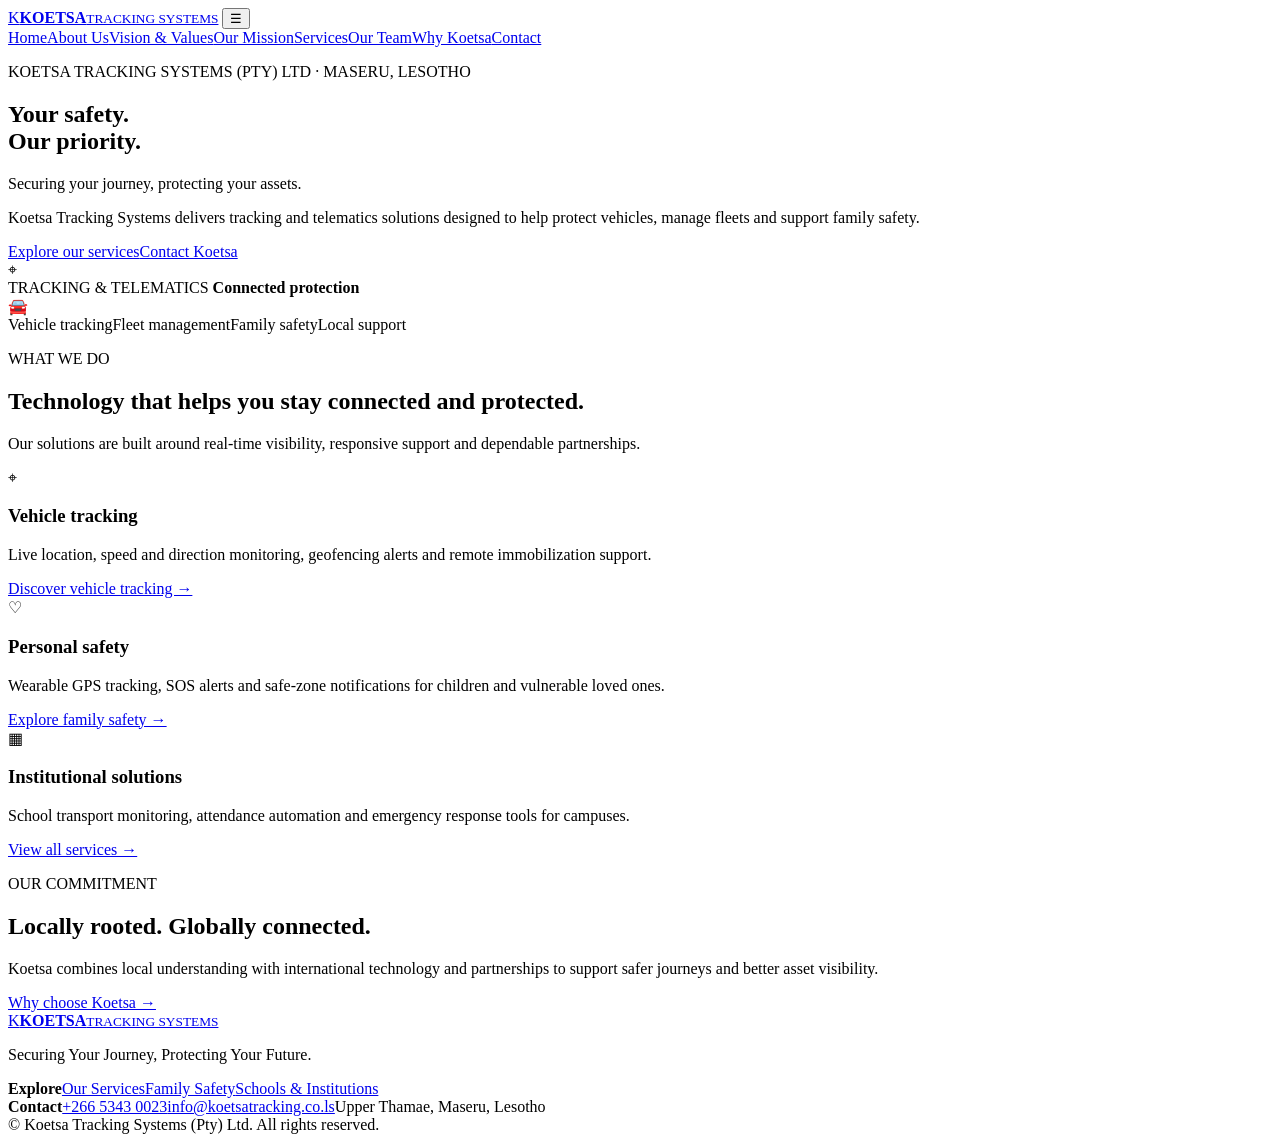
==== index.html @ 77302ae7 "Add files via upload" ====
<!doctype html>
<html lang="en">
<head>
<meta charset="utf-8"><meta name="viewport" content="width=device-width, initial-scale=1">
<meta name="description" content="Koetsa Tracking Systems (Pty) Ltd — vehicle tracking, fleet management and personal safety tracking in Lesotho.">
<title>Home | Koetsa Tracking Systems</title>
<link rel="stylesheet" href="assets/css/style.css">
</head>
<body>
<header class="site-header"><a class="brand" href="index.html"><span class="brand-symbol">K</span><span><strong>KOETSA</strong><small>TRACKING SYSTEMS</small></span></a>
<button class="menu-toggle" aria-label="Toggle navigation" aria-expanded="false">☰</button>
<nav class="main-nav"><a class="active" href="index.html">Home</a><a class="" href="about.html">About Us</a><a class="" href="vision-values.html">Vision & Values</a><a class="" href="mission.html">Our Mission</a><a class="" href="services.html">Services</a><a class="" href="team.html">Our Team</a><a class="" href="why-koetsa.html">Why Koetsa</a><a class="" href="contact.html">Contact</a></nav></header>
<main>
<section class="hero">
  <div class="hero-copy">
    <p class="eyebrow">KOETSA TRACKING SYSTEMS (PTY) LTD · MASERU, LESOTHO</p>
    <h1>Your safety.<br><span>Our priority.</span></h1>
    <p class="lead">Securing your journey, protecting your assets.</p>
    <p>Koetsa Tracking Systems delivers tracking and telematics solutions designed to help protect vehicles, manage fleets and support family safety.</p>
    <div class="actions"><a class="btn primary" href="services.html">Explore our services</a><a class="btn outline" href="contact.html">Contact Koetsa</a></div>
  </div>
  <div class="hero-visual" aria-label="Illustration of vehicle tracking technology">
    <div class="orbit orbit-one"></div><div class="orbit orbit-two"></div>
    <div class="map-grid"></div><div class="pin">⌖</div>
    <div class="signal-card"><span class="signal-dot"></span> TRACKING &amp; TELEMATICS <strong>Connected protection</strong></div>
    <div class="hero-car">🚘</div>
  </div>
</section>
<section class="trust-strip"><span>Vehicle tracking</span><span>Fleet management</span><span>Family safety</span><span>Local support</span></section>
<section class="section">
  <div class="section-heading"><p class="eyebrow">WHAT WE DO</p><h2>Technology that helps you stay connected and protected.</h2><p>Our solutions are built around real-time visibility, responsive support and dependable partnerships.</p></div>
  <div class="card-grid three">
    <article class="feature-card"><div class="icon">⌖</div><h3>Vehicle tracking</h3><p>Live location, speed and direction monitoring, geofencing alerts and remote immobilization support.</p><a href="vehicle-fleet.html">Discover vehicle tracking →</a></article>
    <article class="feature-card"><div class="icon">♡</div><h3>Personal safety</h3><p>Wearable GPS tracking, SOS alerts and safe-zone notifications for children and vulnerable loved ones.</p><a href="family-safety.html">Explore family safety →</a></article>
    <article class="feature-card"><div class="icon">▦</div><h3>Institutional solutions</h3><p>School transport monitoring, attendance automation and emergency response tools for campuses.</p><a href="services.html">View all services →</a></article>
  </div>
</section>
<section class="statement"><p class="eyebrow">OUR COMMITMENT</p><h2>Locally rooted. Globally connected.</h2><p>Koetsa combines local understanding with international technology and partnerships to support safer journeys and better asset visibility.</p><a class="text-link" href="why-koetsa.html">Why choose Koetsa →</a></section>
</main>
<footer class="site-footer"><div><a class="brand footer-brand" href="index.html"><span class="brand-symbol">K</span><span><strong>KOETSA</strong><small>TRACKING SYSTEMS</small></span></a><p>Securing Your Journey, Protecting Your Future.</p></div><div><b>Explore</b><a href="services.html">Our Services</a><a href="family-safety.html">Family Safety</a><a href="schools.html">Schools &amp; Institutions</a></div><div><b>Contact</b><a href="tel:+26653430023">+266 5343 0023</a><a href="mailto:info@koetsatracking.co.ls">info@koetsatracking.co.ls</a><span>Upper Thamae, Maseru, Lesotho</span></div><div class="copyright">© <span id="year"></span> Koetsa Tracking Systems (Pty) Ltd. All rights reserved.</div></footer>
<script src="assets/js/main.js"></script>
</body></html>
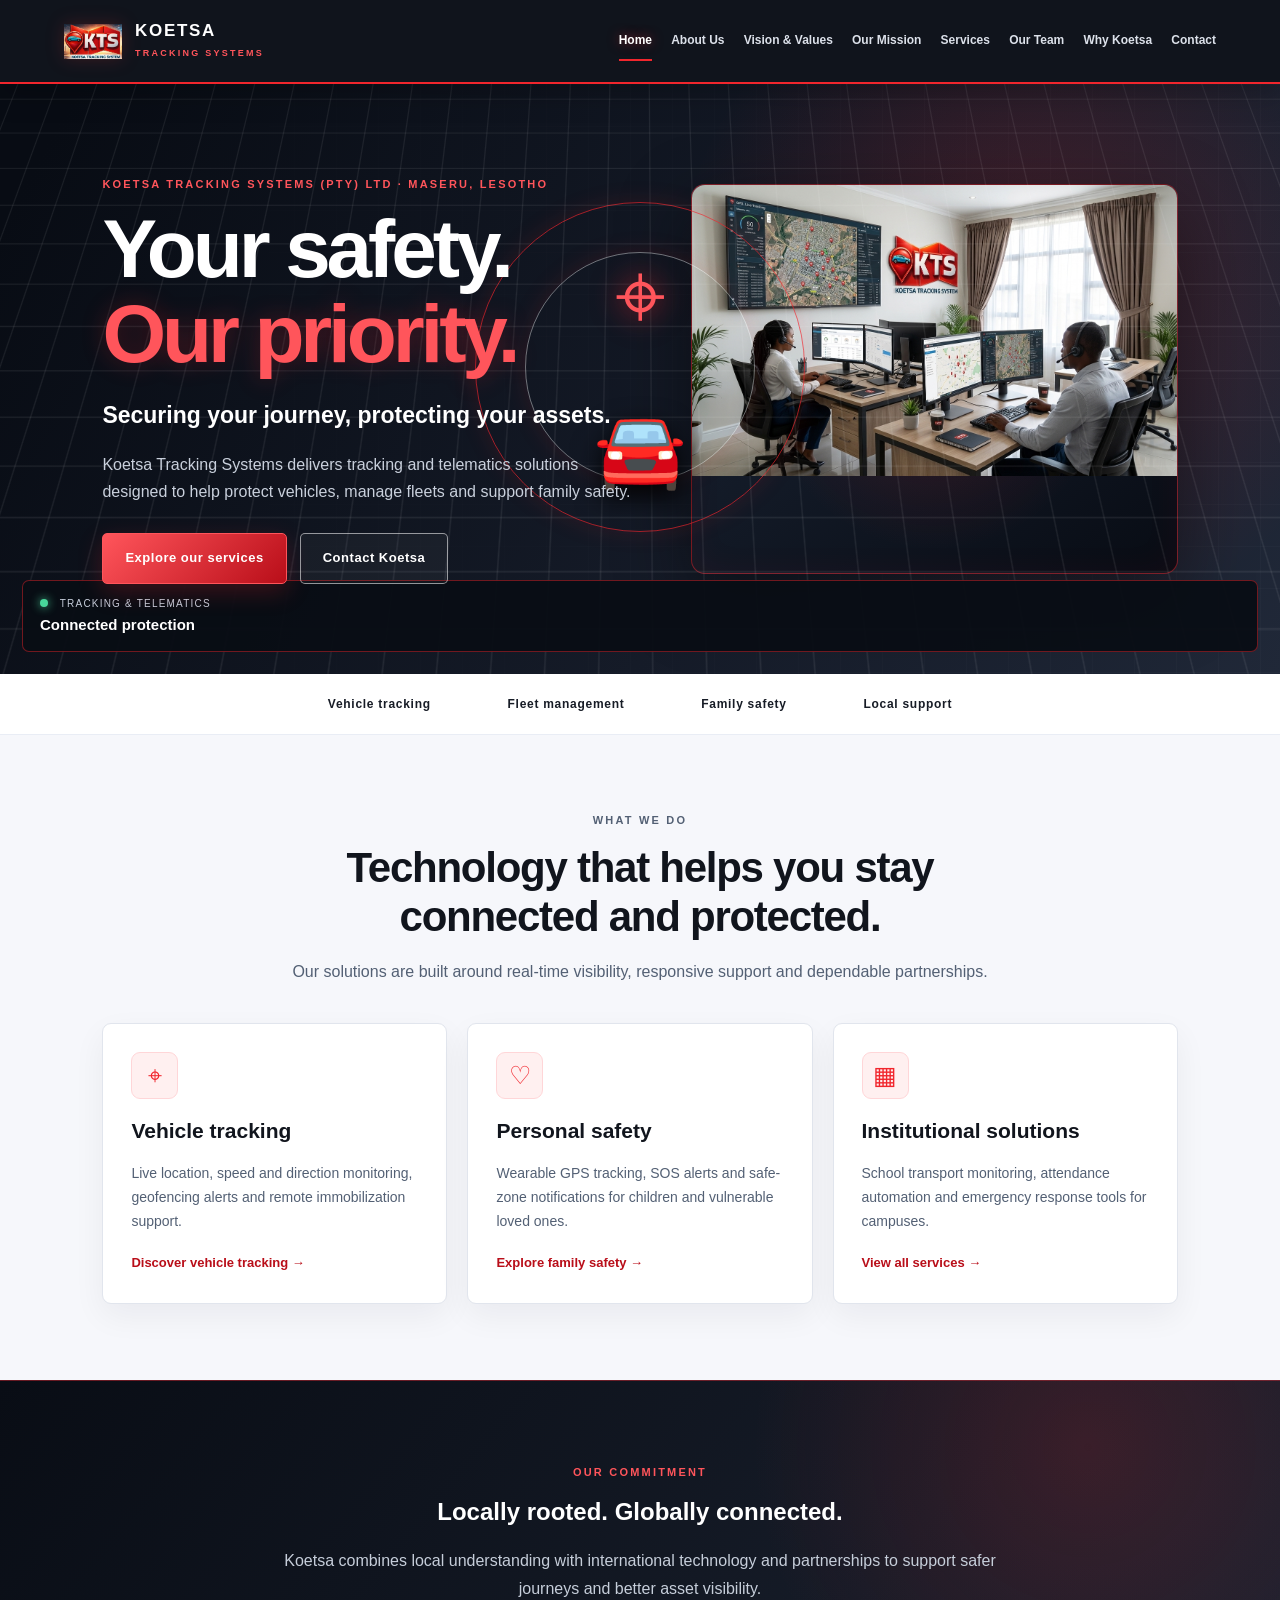
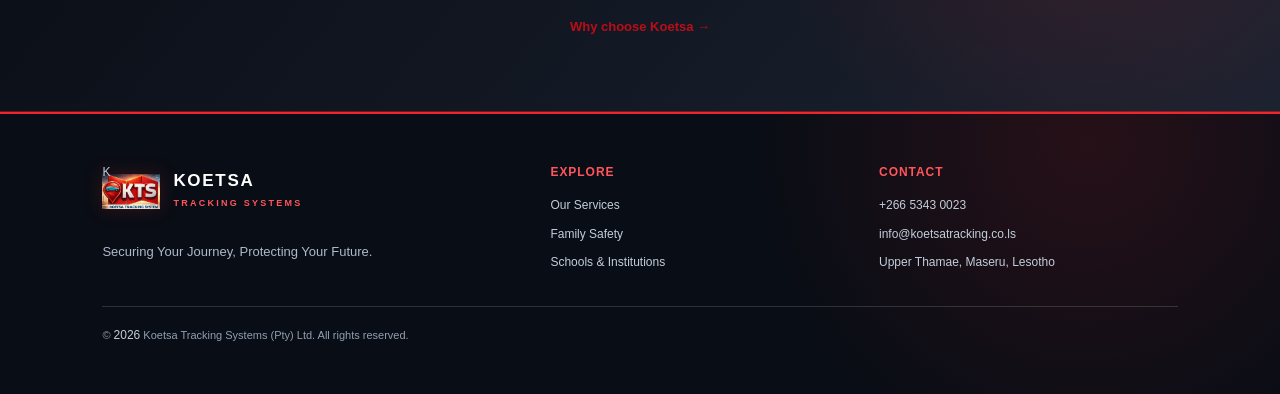
==== commit 4eb43c5e: "Update index.html" ====
--- a/index.html
+++ b/index.html
@@ -19,7 +19,13 @@
     <p>Koetsa Tracking Systems delivers tracking and telematics solutions designed to help protect vehicles, manage fleets and support family safety.</p>
     <div class="actions"><a class="btn primary" href="services.html">Explore our services</a><a class="btn outline" href="contact.html">Contact Koetsa</a></div>
   </div>
-  <div class="hero-visual" aria-label="Illustration of vehicle tracking technology">
+ <div class="hero-visual">
+  <img
+    class="hero-image"
+    src="assets/koetsa%20front%20page.jpg"
+    alt="Koetsa Tracking Systems — vehicle tracking and security technology"
+  >
+</div>
     <div class="orbit orbit-one"></div><div class="orbit orbit-two"></div>
     <div class="map-grid"></div><div class="pin">⌖</div>
     <div class="signal-card"><span class="signal-dot"></span> TRACKING &amp; TELEMATICS <strong>Connected protection</strong></div>
@@ -39,4 +45,4 @@
 </main>
 <footer class="site-footer"><div><a class="brand footer-brand" href="index.html"><span class="brand-symbol">K</span><span><strong>KOETSA</strong><small>TRACKING SYSTEMS</small></span></a><p>Securing Your Journey, Protecting Your Future.</p></div><div><b>Explore</b><a href="services.html">Our Services</a><a href="family-safety.html">Family Safety</a><a href="schools.html">Schools &amp; Institutions</a></div><div><b>Contact</b><a href="tel:+26653430023">+266 5343 0023</a><a href="mailto:info@koetsatracking.co.ls">info@koetsatracking.co.ls</a><span>Upper Thamae, Maseru, Lesotho</span></div><div class="copyright">© <span id="year"></span> Koetsa Tracking Systems (Pty) Ltd. All rights reserved.</div></footer>
 <script src="assets/js/main.js"></script>
-</body></html>+</body></html>
--- a/assets/css/style.css
+++ b/assets/css/style.css
@@ -0,0 +1,1007 @@
+
+:root {
+  --red: #f1262d;
+  --red-dark: #b90e19;
+  --red-light: #ff555b;
+  --white: #ffffff;
+  --diamond: #f6f7fb;
+  --diamond-blue: #e9edf5;
+  --ink: #11151d;
+  --graphite: #171c26;
+  --dark: #090d15;
+  --dark-blue: #101827;
+  --muted: #687386;
+  --line: #e1e5ed;
+  --glow: 0 0 25px rgba(241, 38, 45, .24);
+}
+
+* {
+  box-sizing: border-box;
+}
+
+html {
+  scroll-behavior: smooth;
+}
+
+body {
+  margin: 0;
+  font-family: Inter, "Segoe UI", Arial, sans-serif;
+  color: var(--ink);
+  background: var(--diamond);
+  line-height: 1.7;
+}
+
+a {
+  color: inherit;
+  text-decoration: none;
+}
+
+button,
+a {
+  -webkit-tap-highlight-color: transparent;
+}
+
+/* HEADER AND NAVIGATION */
+
+.site-header {
+  min-height: 82px;
+  padding: 12px clamp(18px, 5vw, 75px);
+  display: flex;
+  align-items: center;
+  justify-content: space-between;
+  gap: 24px;
+  background: rgba(9, 13, 21, .97);
+  color: var(--white);
+  position: sticky;
+  top: 0;
+  z-index: 100;
+  border-bottom: 2px solid var(--red);
+  box-shadow: 0 8px 30px rgba(0, 0, 0, .25);
+  backdrop-filter: blur(14px);
+}
+
+.brand {
+  display: flex;
+  align-items: center;
+  gap: 13px;
+  letter-spacing: .07em;
+  min-width: 0;
+}
+
+.brand-symbol {
+  width: 58px;
+  height: 58px;
+  flex: 0 0 58px;
+  display: block;
+  font-size: 0;
+  color: transparent;
+  border: 0;
+  border-radius: 8px;
+  background-color: transparent;
+  background-image: url("../koetsa logo.jpg");
+  background-position: center;
+  background-repeat: no-repeat;
+  background-size: contain;
+  filter: drop-shadow(0 0 9px rgba(241, 38, 45, .18));
+}
+
+.brand strong {
+  display: block;
+  color: var(--white);
+  font-size: 17px;
+  line-height: 1.15;
+  letter-spacing: .1em;
+}
+
+.brand small {
+  display: block;
+  margin-top: 5px;
+  color: var(--red-light);
+  font-size: 9px;
+  letter-spacing: .25em;
+  font-weight: 800;
+}
+
+.main-nav {
+  display: flex;
+  align-items: center;
+  gap: clamp(10px, 1.5vw, 23px);
+  flex-wrap: wrap;
+}
+
+.main-nav a {
+  font-size: 12px;
+  font-weight: 700;
+  color: #dce1ea;
+  padding: 9px 0;
+  border-bottom: 2px solid transparent;
+  transition: .25s ease;
+}
+
+.main-nav a:hover,
+.main-nav a.active {
+  color: var(--white);
+  border-color: var(--red);
+  text-shadow: 0 0 12px rgba(241, 38, 45, .55);
+}
+
+.menu-toggle {
+  display: none;
+  background: var(--red);
+  border: 1px solid var(--red-light);
+  color: var(--white);
+  border-radius: 6px;
+  padding: 7px 13px;
+  font-size: 20px;
+  cursor: pointer;
+}
+
+/* HOMEPAGE HERO */
+
+.hero {
+  min-height: 590px;
+  padding: 80px clamp(20px, 8vw, 120px);
+  display: grid;
+  grid-template-columns: 1.05fr .95fr;
+  gap: 50px;
+  align-items: center;
+  color: var(--white);
+  background:
+    radial-gradient(circle at 80% 35%, rgba(241, 38, 45, .22), transparent 32%),
+    linear-gradient(120deg, #080c14 5%, #151b28 60%, #202838);
+  position: relative;
+  overflow: hidden;
+}
+
+.hero::before,
+.page-hero::before {
+  content: "";
+  position: absolute;
+  inset: 0;
+  pointer-events: none;
+  opacity: .16;
+  background-image:
+    linear-gradient(rgba(255,255,255,.12) 1px, transparent 1px),
+    linear-gradient(90deg, rgba(255,255,255,.12) 1px, transparent 1px);
+  background-size: 42px 42px;
+  mask-image: linear-gradient(to right, transparent, black);
+}
+
+.hero-copy {
+  max-width: 650px;
+  position: relative;
+  z-index: 1;
+}
+
+.eyebrow {
+  font-size: 11px;
+  font-weight: 900;
+  letter-spacing: .2em;
+  color: var(--red);
+  margin: 0 0 14px;
+  text-transform: uppercase;
+}
+
+.hero .eyebrow,
+.page-hero .eyebrow {
+  color: var(--red-light);
+}
+
+.hero h1 {
+  font-size: clamp(46px, 6.4vw, 82px);
+  line-height: 1.03;
+  letter-spacing: -.05em;
+  margin: 0 0 20px;
+}
+
+.hero h1 span {
+  color: var(--red-light);
+  text-shadow: 0 0 24px rgba(241, 38, 45, .28);
+}
+
+.lead {
+  font-size: 23px;
+  font-weight: 750;
+  margin: 0 0 12px;
+  color: var(--white);
+}
+
+.hero-copy > p:not(.eyebrow):not(.lead) {
+  color: #c9d0dc;
+  max-width: 550px;
+}
+
+.actions {
+  display: flex;
+  gap: 13px;
+  flex-wrap: wrap;
+  margin-top: 28px;
+}
+
+/* BUTTONS */
+
+.btn {
+  display: inline-flex;
+  align-items: center;
+  justify-content: center;
+  padding: 13px 22px;
+  border-radius: 5px;
+  font-weight: 850;
+  font-size: 13px;
+  letter-spacing: .04em;
+  transition: .25s ease;
+  cursor: pointer;
+}
+
+.btn.primary {
+  background: linear-gradient(135deg, var(--red-light), var(--red-dark));
+  color: var(--white);
+  border: 1px solid var(--red-light);
+  box-shadow: 0 8px 25px rgba(241, 38, 45, .22);
+}
+
+.btn.primary:hover {
+  background: var(--red);
+  transform: translateY(-3px);
+  box-shadow: var(--glow);
+}
+
+.btn.outline {
+  border: 1px solid rgba(255,255,255,.55);
+  color: var(--white);
+  background: rgba(255,255,255,.04);
+}
+
+.btn.outline:hover {
+  border-color: var(--red-light);
+  color: var(--red-light);
+  background: rgba(241,38,45,.08);
+  transform: translateY(-3px);
+}
+
+/* DIGITAL TRACKING VISUAL */
+
+.hero-visual {
+  height: 390px;
+  position: relative;
+  overflow: hidden;
+  border: 1px solid rgba(241,38,45,.48);
+  border-radius: 14px;
+  background:
+    radial-gradient(circle at center, rgba(241,38,45,.18), transparent 55%),
+    linear-gradient(145deg, #1c2637, #080c14);
+  box-shadow: 0 25px 75px rgba(0,0,0,.45), inset 0 0 35px rgba(241,38,45,.06);
+}
+
+.map-grid {
+  position: absolute;
+  inset: 0;
+  background-image:
+    linear-gradient(rgba(255,255,255,.075) 1px, transparent 1px),
+    linear-gradient(90deg, rgba(255,255,255,.075) 1px, transparent 1px);
+  background-size: 36px 36px;
+  transform: perspective(400px) rotateX(12deg) scale(1.3);
+}
+
+.orbit {
+  position: absolute;
+  border: 1px solid rgba(241,38,45,.65);
+  border-radius: 50%;
+  width: 330px;
+  height: 330px;
+  left: 50%;
+  top: 48%;
+  transform: translate(-50%,-50%);
+  box-shadow: 0 0 24px rgba(241,38,45,.12);
+}
+
+.orbit-two {
+  width: 230px;
+  height: 230px;
+  border-color: rgba(255,255,255,.4);
+}
+
+.pin {
+  position: absolute;
+  left: 50%;
+  top: 36%;
+  transform: translate(-50%,-50%);
+  font-size: 90px;
+  color: var(--red-light);
+  text-shadow: 0 0 30px rgba(241,38,45,.7);
+}
+
+.hero-car {
+  position: absolute;
+  left: 50%;
+  top: 62%;
+  transform: translate(-50%,-50%);
+  font-size: 74px;
+  filter: drop-shadow(0 10px 14px #000);
+}
+
+.signal-card {
+  position: absolute;
+  bottom: 22px;
+  left: 22px;
+  right: 22px;
+  padding: 14px 17px;
+  background: rgba(9,13,21,.94);
+  border: 1px solid rgba(241,38,45,.45);
+  border-radius: 7px;
+  font-size: 10px;
+  letter-spacing: .12em;
+  color: #c6cedb;
+}
+
+.signal-card strong {
+  display: block;
+  font-size: 15px;
+  letter-spacing: 0;
+  color: var(--white);
+}
+
+.signal-dot {
+  display: inline-block;
+  width: 8px;
+  height: 8px;
+  background: #48d69a;
+  border-radius: 50%;
+  margin-right: 8px;
+  box-shadow: 0 0 10px #48d69a;
+}
+
+/* TRUST STRIP */
+
+.trust-strip {
+  display: flex;
+  justify-content: center;
+  gap: clamp(20px, 6vw, 90px);
+  flex-wrap: wrap;
+  padding: 20px;
+  background: var(--white);
+  color: var(--graphite);
+  border-bottom: 1px solid var(--diamond-blue);
+  font-size: 12px;
+  font-weight: 900;
+  letter-spacing: .06em;
+}
+
+/* GENERAL SECTIONS */
+
+.section {
+  padding: 76px clamp(20px, 8vw, 120px);
+  max-width: 1440px;
+  margin: auto;
+  background: transparent;
+}
+
+.section-heading {
+  max-width: 720px;
+  margin: 0 auto 38px;
+  text-align: center;
+}
+
+.section h2,
+.section-heading h2 {
+  font-size: clamp(28px, 3.5vw, 42px);
+  line-height: 1.16;
+  letter-spacing: -.03em;
+  margin: 0 0 16px;
+  color: var(--ink);
+}
+
+.section p {
+  color: #536074;
+}
+
+/* CARDS */
+
+.card-grid {
+  display: grid;
+  gap: 20px;
+}
+
+.card-grid.three {
+  grid-template-columns: repeat(3, 1fr);
+}
+
+.card-grid.two {
+  grid-template-columns: repeat(2, 1fr);
+}
+
+.feature-card,
+.service-card,
+.mission-card {
+  padding: 28px;
+  border: 1px solid #e1e5ed;
+  border-radius: 9px;
+  background: var(--white);
+  box-shadow: 0 12px 32px rgba(15,23,42,.055);
+  transition: .25s ease;
+}
+
+.feature-card:hover,
+.service-card:hover {
+  transform: translateY(-5px);
+  border-color: rgba(241,38,45,.55);
+  box-shadow: 0 18px 40px rgba(15,23,42,.1), 0 0 20px rgba(241,38,45,.06);
+}
+
+.feature-card h3,
+.feature-card h2 {
+  margin: 14px 0 8px;
+  font-size: 21px;
+}
+
+.feature-card p,
+.service-card p,
+.mission-card p {
+  font-size: 14px;
+}
+
+.feature-card a,
+.service-card a,
+.text-link {
+  color: var(--red-dark);
+  font-weight: 850;
+  font-size: 13px;
+}
+
+.feature-card a:hover,
+.service-card a:hover,
+.text-link:hover {
+  color: var(--red);
+  text-decoration: underline;
+}
+
+.icon {
+  width: 47px;
+  height: 47px;
+  border-radius: 9px;
+  background: #fff0f0;
+  color: var(--red);
+  border: 1px solid #ffd6d8;
+  display: grid;
+  place-items: center;
+  font-size: 25px;
+}
+
+/* DARK STATEMENT SECTION */
+
+.statement {
+  background:
+    radial-gradient(circle at 85% 20%, rgba(241,38,45,.16), transparent 30%),
+    linear-gradient(130deg, #090d15, #1b2230);
+  color: var(--white);
+  max-width: none;
+  text-align: center;
+  padding-top: 72px;
+  padding-bottom: 72px;
+  border-top: 1px solid rgba(241,38,45,.4);
+  border-bottom: 1px solid rgba(241,38,45,.4);
+}
+
+.statement h2 {
+  max-width: 850px;
+  margin: 0 auto 15px;
+  color: var(--white);
+}
+
+.statement p {
+  color: #c6ceda;
+  max-width: 720px;
+  margin: 10px auto;
+}
+
+.statement .eyebrow {
+  color: var(--red-light);
+}
+
+/* INNER PAGE HERO */
+
+.page-hero {
+  padding: 76px clamp(20px, 8vw, 120px);
+  background:
+    radial-gradient(circle at 80% 20%, rgba(241,38,45,.2), transparent 32%),
+    linear-gradient(115deg, #090d15, #202838);
+  color: var(--white);
+  position: relative;
+  overflow: hidden;
+}
+
+.page-hero > * {
+  position: relative;
+  z-index: 1;
+}
+
+.page-hero h1 {
+  font-size: clamp(40px, 5vw, 64px);
+  line-height: 1.05;
+  letter-spacing: -.04em;
+  margin: 0 0 14px;
+  color: var(--white);
+}
+
+.page-hero p:last-child {
+  color: #d2d9e4;
+  max-width: 740px;
+  font-size: 17px;
+}
+
+/* TWO-COLUMN CONTENT */
+
+.split {
+  display: grid;
+  grid-template-columns: 1.3fr .7fr;
+  gap: 50px;
+  align-items: center;
+}
+
+.dark-panel {
+  background:
+    radial-gradient(circle at 90% 15%, rgba(241,38,45,.17), transparent 38%),
+    linear-gradient(145deg, #111a29, #222d40);
+  color: var(--white);
+  padding: 38px;
+  border-radius: 10px;
+  min-height: 250px;
+  display: flex;
+  flex-direction: column;
+  justify-content: center;
+  border: 1px solid rgba(241,38,45,.4);
+  box-shadow: 0 15px 40px rgba(0,0,0,.13);
+}
+
+.dark-panel p {
+  color: #c5cedb;
+}
+
+.panel-mark {
+  font-size: 34px;
+  font-weight: 950;
+  color: var(--red-light);
+  letter-spacing: .12em;
+}
+
+.soft {
+  background:
+    linear-gradient(135deg, rgba(255,255,255,.98), rgba(238,241,248,.98));
+  max-width: none;
+  padding-left: max(20px, calc((100% - 1200px)/2));
+  padding-right: max(20px, calc((100% - 1200px)/2));
+  border-top: 1px solid #e5e8ef;
+  border-bottom: 1px solid #e5e8ef;
+}
+
+.signature {
+  margin-top: 30px;
+}
+
+.signature strong {
+  color: var(--ink);
+}
+
+blockquote {
+  border-left: 4px solid var(--red);
+  margin: 24px 0;
+  padding: 12px 25px;
+  font-size: 22px;
+  font-weight: 700;
+  color: #263244;
+  max-width: 900px;
+  background: linear-gradient(90deg, #fff0f0, transparent);
+}
+
+/* VALUES */
+
+.values-grid {
+  display: grid;
+  grid-template-columns: repeat(4, 1fr);
+  gap: 14px;
+}
+
+.values-grid article {
+  padding: 22px;
+  border-radius: 8px;
+  background:
+    radial-gradient(circle at 100% 0, rgba(241,38,45,.16), transparent 42%),
+    linear-gradient(145deg, #151d2b, #090d15);
+  color: var(--white);
+  min-height: 190px;
+  border-bottom: 3px solid var(--red);
+  box-shadow: 0 10px 25px rgba(0,0,0,.1);
+}
+
+.values-grid b {
+  font-size: 32px;
+  color: var(--red-light);
+}
+
+.values-grid h3 {
+  margin: 8px 0;
+  font-size: 17px;
+  color: var(--white);
+}
+
+.values-grid p {
+  color: #c7d0dc;
+  font-size: 13px;
+}
+
+/* MISSION CARDS */
+
+.two-cards {
+  display: grid;
+  grid-template-columns: repeat(2, 1fr);
+  gap: 20px;
+}
+
+.mission-card {
+  position: relative;
+  overflow: hidden;
+  min-height: 280px;
+  background:
+    radial-gradient(circle at 90% 10%, rgba(241,38,45,.2), transparent 42%),
+    linear-gradient(145deg, #151d2b, #090d15);
+  color: var(--white);
+  border: 1px solid rgba(241,38,45,.32);
+}
+
+.mission-card p {
+  color: #d1d9e4;
+}
+
+.mission-card h2 {
+  font-size: 27px;
+  color: var(--white);
+}
+
+.mission-card .eyebrow {
+  color: var(--red-light);
+}
+
+.number {
+  position: absolute;
+  right: 20px;
+  top: 5px;
+  font-size: 70px;
+  font-weight: 950;
+  color: rgba(255,255,255,.07);
+}
+
+/* SERVICES */
+
+.service-no {
+  font-size: 13px;
+  font-weight: 950;
+  color: var(--red);
+  letter-spacing: .1em;
+}
+
+.service-card h2 {
+  font-size: 23px;
+}
+
+.feature-list {
+  display: grid;
+  gap: 12px;
+  margin: 28px 0;
+}
+
+.feature-list article {
+  display: flex;
+  gap: 18px;
+  padding: 20px;
+  border: 1px solid var(--line);
+  border-radius: 8px;
+  background: var(--white);
+  transition: .2s ease;
+}
+
+.feature-list article:hover {
+  border-color: var(--red);
+  box-shadow: 0 8px 24px rgba(241,38,45,.07);
+}
+
+.feature-list article > span {
+  flex: 0 0 42px;
+  height: 42px;
+  border-radius: 50%;
+  background: #fff0f0;
+  color: var(--red);
+  border: 1px solid #ffd6d8;
+  display: grid;
+  place-items: center;
+  font-weight: 950;
+}
+
+.feature-list h3 {
+  margin: 0 0 5px;
+}
+
+.feature-list p {
+  margin: 0;
+}
+
+.notice {
+  padding: 16px 18px;
+  background: #fff2f2;
+  border-left: 4px solid var(--red);
+  font-size: 13px;
+  color: #593337 !important;
+  margin: 24px 0;
+}
+
+/* BENEFITS */
+
+.benefit-list {
+  max-width: 900px;
+  margin: auto;
+}
+
+.benefit-list article {
+  display: flex;
+  gap: 24px;
+  padding: 25px 0;
+  border-bottom: 1px solid var(--line);
+}
+
+.benefit-list article > b {
+  font-size: 25px;
+  color: var(--red);
+}
+
+.benefit-list h2 {
+  font-size: 22px;
+  margin: 0 0 6px;
+}
+
+.benefit-list p {
+  margin: 0;
+}
+
+/* CONTACT */
+
+.contact-layout {
+  display: grid;
+  grid-template-columns: 1fr 1fr;
+  gap: 24px;
+}
+
+.contact-panel {
+  padding: 32px;
+  border: 1px solid var(--line);
+  border-radius: 10px;
+  background: var(--white);
+  box-shadow: 0 12px 32px rgba(15,23,42,.05);
+}
+
+.contact-panel h2 {
+  font-size: 32px;
+}
+
+.contact-item {
+  display: flex;
+  gap: 15px;
+  margin: 24px 0;
+}
+
+.contact-item > span {
+  font-size: 22px;
+  color: var(--red);
+}
+
+.contact-item p {
+  margin: 3px 0;
+}
+
+.contact-item a {
+  color: var(--red-dark);
+  font-weight: 750;
+}
+
+.contact-item a:hover {
+  color: var(--red);
+  text-decoration: underline;
+}
+
+/* FOOTER */
+
+.site-footer {
+  background:
+    radial-gradient(circle at 85% 10%, rgba(241,38,45,.13), transparent 30%),
+    #090d15;
+  color: #d2dce8;
+  padding: 48px clamp(20px, 8vw, 120px);
+  display: grid;
+  grid-template-columns: 1.4fr 1fr 1fr;
+  gap: 30px;
+  border-top: 2px solid var(--red);
+}
+
+.footer-brand {
+  color: var(--white);
+}
+
+.site-footer p {
+  font-size: 13px;
+  color: #aeb9c9;
+}
+
+.site-footer > div:not(.copyright) {
+  display: flex;
+  flex-direction: column;
+  gap: 8px;
+}
+
+.site-footer > div > b {
+  color: var(--red-light);
+  margin-bottom: 5px;
+  letter-spacing: .08em;
+  text-transform: uppercase;
+  font-size: 12px;
+}
+
+.site-footer a,
+.site-footer span {
+  font-size: 12px;
+  color: #c2ceda;
+}
+
+.site-footer a:hover {
+  color: var(--red-light);
+}
+
+.copyright {
+  grid-column: 1 / -1;
+  border-top: 1px solid rgba(255,255,255,.15);
+  padding-top: 18px;
+  font-size: 11px;
+  color: #91a0af;
+}
+
+/* GENERAL DETAIL AND TEXT POLISH */
+
+::selection {
+  background: var(--red);
+  color: var(--white);
+}
+
+img {
+  max-width: 100%;
+}
+
+:focus-visible {
+  outline: 3px solid var(--red-light);
+  outline-offset: 3px;
+}
+
+/* TABLET */
+
+@media (max-width: 1000px) {
+  .main-nav {
+    gap: 10px;
+  }
+
+  .main-nav a {
+    font-size: 11px;
+  }
+
+  .hero {
+    padding-top: 60px;
+    padding-bottom: 60px;
+  }
+
+  .values-grid {
+    grid-template-columns: repeat(2, 1fr);
+  }
+}
+
+/* MOBILE */
+
+@media (max-width: 760px) {
+  .site-header {
+    flex-wrap: wrap;
+  }
+
+  .menu-toggle {
+    display: block;
+  }
+
+  .main-nav {
+    display: none;
+    width: 100%;
+    flex-direction: column;
+    align-items: stretch;
+    padding: 8px 0 12px;
+  }
+
+  .main-nav.open {
+    display: flex;
+  }
+
+  .main-nav a {
+    font-size: 13px;
+    padding: 10px 4px;
+    border-bottom: 1px solid rgba(255,255,255,.1);
+  }
+
+  .hero {
+    grid-template-columns: 1fr;
+    gap: 30px;
+    min-height: auto;
+  }
+
+  .hero-visual {
+    height: 280px;
+  }
+
+  .card-grid.three,
+  .card-grid.two,
+  .split,
+  .two-cards,
+  .contact-layout {
+    grid-template-columns: 1fr;
+  }
+
+  .section {
+    padding-top: 54px;
+    padding-bottom: 54px;
+  }
+
+  .page-hero {
+    padding-top: 58px;
+    padding-bottom: 58px;
+  }
+
+  .site-footer {
+    grid-template-columns: 1fr 1fr;
+  }
+
+  .site-footer > div:first-child {
+    grid-column: 1 / -1;
+  }
+
+  .copyright {
+    grid-column: 1 / -1;
+  }
+}
+
+/* SMALL MOBILE */
+
+@media (max-width: 430px) {
+  .values-grid {
+    grid-template-columns: 1fr;
+  }
+
+  .site-footer {
+    grid-template-columns: 1fr;
+  }
+
+  .site-footer > div:first-child {
+    grid-column: auto;
+  }
+
+  .hero h1 {
+    font-size: 48px;
+  }
+
+  .trust-strip {
+    gap: 12px 24px;
+  }
+
+  .brand-symbol {
+    width: 48px;
+    height: 48px;
+    flex-basis: 48px;
+  }
+
+  .brand strong {
+    font-size: 14px;
+  }
+}
+/* Remove numbering from service items */
+.service-no {
+  display: none !important;
+}
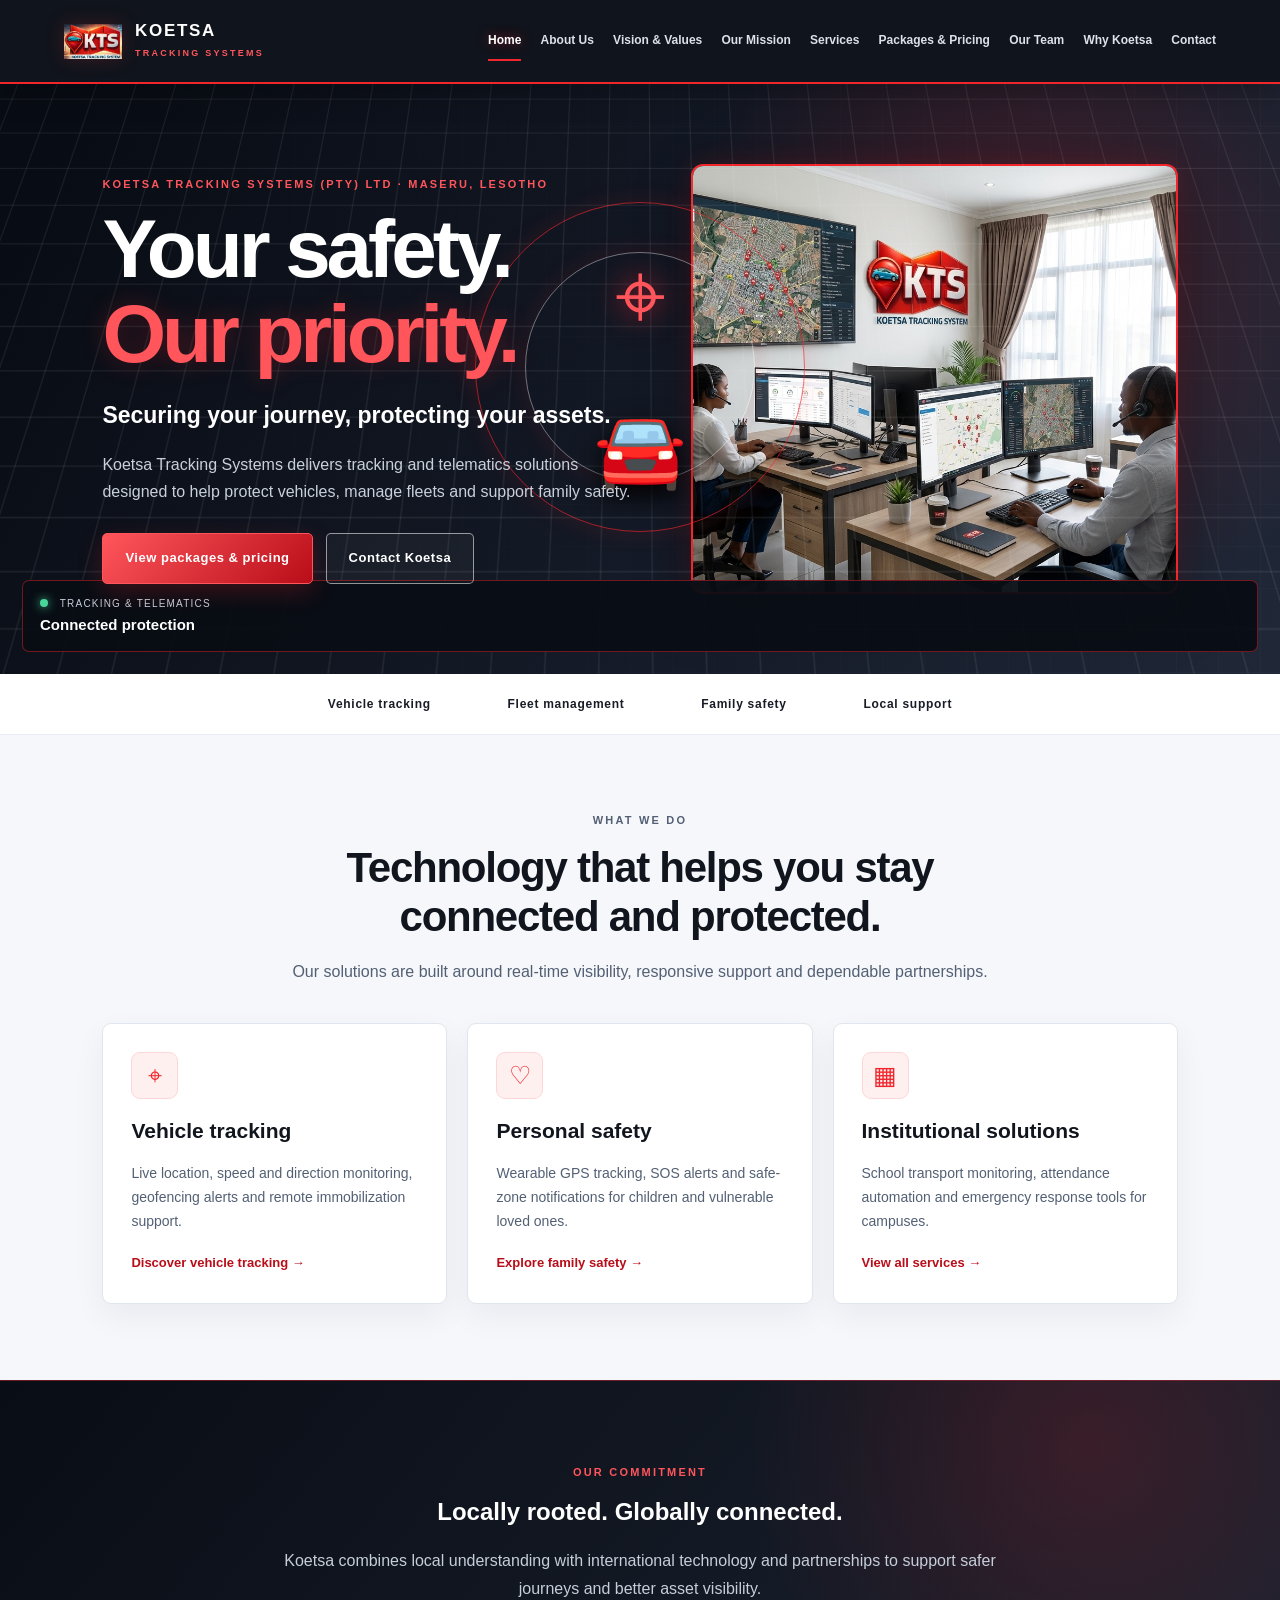
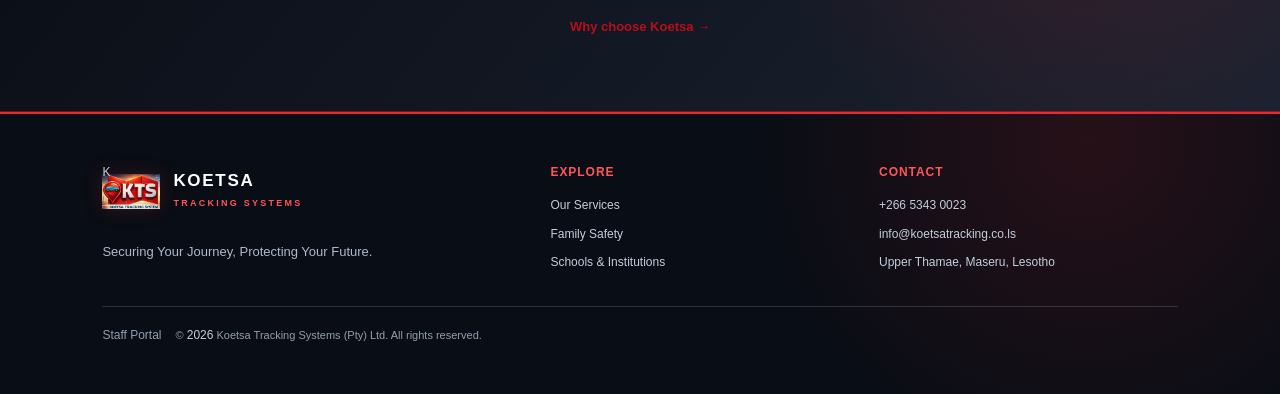
==== commit 6a379793: "Deploy updated Koetsa website and operations portal Adds updated public website, pricing packages, s" ====
--- a/index.html
+++ b/index.html
@@ -9,7 +9,7 @@
 <body>
 <header class="site-header"><a class="brand" href="index.html"><span class="brand-symbol">K</span><span><strong>KOETSA</strong><small>TRACKING SYSTEMS</small></span></a>
 <button class="menu-toggle" aria-label="Toggle navigation" aria-expanded="false">☰</button>
-<nav class="main-nav"><a class="active" href="index.html">Home</a><a class="" href="about.html">About Us</a><a class="" href="vision-values.html">Vision & Values</a><a class="" href="mission.html">Our Mission</a><a class="" href="services.html">Services</a><a class="" href="team.html">Our Team</a><a class="" href="why-koetsa.html">Why Koetsa</a><a class="" href="contact.html">Contact</a></nav></header>
+<nav class="main-nav"><a class="active" href="index.html">Home</a><a class="" href="about.html">About Us</a><a class="" href="vision-values.html">Vision & Values</a><a class="" href="mission.html">Our Mission</a><a class="" href="services.html">Services</a><a class="" href="pricing.html">Packages &amp; Pricing</a><a class="" href="team.html">Our Team</a><a class="" href="why-koetsa.html">Why Koetsa</a><a class="" href="contact.html">Contact</a></nav></header>
 <main>
 <section class="hero">
   <div class="hero-copy">
@@ -17,7 +17,7 @@
     <h1>Your safety.<br><span>Our priority.</span></h1>
     <p class="lead">Securing your journey, protecting your assets.</p>
     <p>Koetsa Tracking Systems delivers tracking and telematics solutions designed to help protect vehicles, manage fleets and support family safety.</p>
-    <div class="actions"><a class="btn primary" href="services.html">Explore our services</a><a class="btn outline" href="contact.html">Contact Koetsa</a></div>
+    <div class="actions"><a class="btn primary" href="pricing.html">View packages &amp; pricing</a><a class="btn outline" href="contact.html">Contact Koetsa</a></div>
   </div>
  <div class="hero-visual">
   <img
@@ -43,6 +43,6 @@
 </section>
 <section class="statement"><p class="eyebrow">OUR COMMITMENT</p><h2>Locally rooted. Globally connected.</h2><p>Koetsa combines local understanding with international technology and partnerships to support safer journeys and better asset visibility.</p><a class="text-link" href="why-koetsa.html">Why choose Koetsa →</a></section>
 </main>
-<footer class="site-footer"><div><a class="brand footer-brand" href="index.html"><span class="brand-symbol">K</span><span><strong>KOETSA</strong><small>TRACKING SYSTEMS</small></span></a><p>Securing Your Journey, Protecting Your Future.</p></div><div><b>Explore</b><a href="services.html">Our Services</a><a href="family-safety.html">Family Safety</a><a href="schools.html">Schools &amp; Institutions</a></div><div><b>Contact</b><a href="tel:+26653430023">+266 5343 0023</a><a href="mailto:info@koetsatracking.co.ls">info@koetsatracking.co.ls</a><span>Upper Thamae, Maseru, Lesotho</span></div><div class="copyright">© <span id="year"></span> Koetsa Tracking Systems (Pty) Ltd. All rights reserved.</div></footer>
+<footer class="site-footer"><div><a class="brand footer-brand" href="index.html"><span class="brand-symbol">K</span><span><strong>KOETSA</strong><small>TRACKING SYSTEMS</small></span></a><p>Securing Your Journey, Protecting Your Future.</p></div><div><b>Explore</b><a href="services.html">Our Services</a><a href="family-safety.html">Family Safety</a><a href="schools.html">Schools &amp; Institutions</a></div><div><b>Contact</b><a href="tel:+26653430023">+266 5343 0023</a><a href="mailto:info@koetsatracking.co.ls">info@koetsatracking.co.ls</a><span>Upper Thamae, Maseru, Lesotho</span></div><div class="copyright"><a href="portal/" style="color:inherit;margin-right:14px">Staff Portal</a>© <span id="year"></span> Koetsa Tracking Systems (Pty) Ltd. All rights reserved.</div></footer>
 <script src="assets/js/main.js"></script>
 </body></html>
--- a/assets/css/style.css
+++ b/assets/css/style.css
@@ -1005,3 +1005,75 @@
 .service-no {
   display: none !important;
 }
+/* KOETSA HOMEPAGE HERO IMAGE */
+
+.hero-visual {
+  height: 430px;
+  position: relative;
+  overflow: hidden;
+  border: 2px solid #f1262d;
+  border-radius: 12px;
+  background: #090d15;
+  box-shadow: 0 20px 55px rgba(0,0,0,.35),
+              0 0 25px rgba(241,38,45,.18);
+}
+
+.hero-image {
+  display: block;
+  width: 100%;
+  height: 100%;
+  object-fit: cover;
+  object-position: center;
+}
+
+@media (max-width: 760px) {
+  .hero-visual {
+    height: 280px;
+  }
+}
+
+
+/* PACKAGES, PRICING AND APPLICATION */
+.pricing-grid{display:grid;grid-template-columns:repeat(4,minmax(0,1fr));gap:16px;align-items:stretch}
+.pricing-card{position:relative;background:#fff;border:1px solid var(--line);border-radius:10px;padding:25px 22px;box-shadow:0 12px 32px rgba(15,23,42,.06);display:flex;flex-direction:column}
+.pricing-card.featured{border:2px solid var(--red);box-shadow:0 16px 40px rgba(241,38,45,.12)}
+.popular-label{position:absolute;right:14px;top:14px;background:#fff0f0;color:var(--red-dark);font-size:9px;font-weight:900;letter-spacing:.1em;padding:5px 8px;border-radius:20px}
+.package-kicker{font-size:11px!important;font-weight:900;letter-spacing:.14em;color:var(--red)!important;margin:0 0 7px!important}
+.pricing-card h2{font-size:23px;margin:0 0 8px}
+.package-summary{font-size:13px;min-height:62px}
+.package-price{display:flex;align-items:baseline;gap:6px;margin-top:8px}
+.package-price strong{font-size:38px;letter-spacing:-.04em;color:var(--ink)}
+.package-price span{font-size:12px;color:var(--muted)}
+.setup-fee{font-size:12px;font-weight:800;color:var(--red-dark)!important;margin:0 0 16px}
+.included-label{font-size:11px;font-weight:800;color:var(--ink)!important;margin:4px 0}
+.pricing-card ul{padding-left:18px;margin:8px 0 22px;flex:1}
+.pricing-card li{font-size:12px;line-height:1.55;margin:7px 0;color:#465267}
+.pricing-card .btn{width:100%;margin-top:auto}
+.calculator-layout{display:grid;grid-template-columns:.9fr 1.1fr;gap:22px;max-width:1000px;margin:auto}
+.calculator-controls,.calculator-result{background:#fff;border:1px solid var(--line);border-radius:10px;padding:30px;box-shadow:0 12px 32px rgba(15,23,42,.05)}
+.calculator-controls label,.application-form label{display:block;font-size:12px;font-weight:850;color:#273247;margin:0 0 7px}
+.calculator-controls select,.application-form input,.application-form select,.application-form textarea{width:100%;font:inherit;font-size:14px;padding:12px 13px;border:1px solid #cfd5df;border-radius:6px;background:#fff;color:var(--ink);margin:0 0 18px}
+.calculator-controls select:focus,.application-form input:focus,.application-form select:focus,.application-form textarea:focus{outline:2px solid rgba(241,38,45,.25);border-color:var(--red)}
+.term-note{display:grid;gap:8px;padding:15px;background:#f7f8fb;border-left:3px solid var(--red);font-size:12px;color:#596579;margin-top:5px}
+.term-note strong{color:var(--ink)}
+.calculator-result{background:linear-gradient(145deg,#111a29,#090d15);color:#fff;border-color:#293346}
+.calculator-result h3{font-size:24px;margin:0 0 22px;color:#fff}
+.calculator-result .eyebrow{color:var(--red-light)}
+.cost-line{display:flex;justify-content:space-between;gap:15px;padding:13px 0;border-bottom:1px solid rgba(255,255,255,.14);font-size:13px;color:#cbd3df}
+.cost-line strong{color:#fff;text-align:right;white-space:nowrap}
+.cost-line.total{margin-top:8px;border-bottom:0;align-items:center}
+.cost-line.total span{font-weight:800;color:#fff}
+.cost-line.total strong{font-size:30px;color:#ff777b}
+.calculator-result>p:not(.eyebrow){font-size:12px;color:#cbd3df;margin:4px 0 20px}
+.calculator-result .btn{margin-top:8px}
+.application-form{max-width:950px;margin:auto;background:#fff;border:1px solid var(--line);border-radius:10px;padding:32px;box-shadow:0 12px 32px rgba(15,23,42,.05)}
+.form-section-title{font-size:15px;font-weight:900;color:var(--ink);padding:12px 0;border-bottom:1px solid var(--line);margin:8px 0 18px}
+.form-grid{display:grid;grid-template-columns:1fr 1fr;column-gap:20px}
+.form-grid .full{grid-column:1/-1}
+.application-form input[type="checkbox"]{width:auto;margin:2px 10px 0 0;flex:0 0 auto}
+.application-form .consent-line{display:flex;align-items:flex-start;gap:8px;font-weight:600;line-height:1.6;margin:5px 0 20px}
+.application-summary{background:#f7f8fb;border:1px solid var(--line);border-radius:6px;padding:13px 15px;font-size:12px;color:#3c485b;margin:15px 0}
+.form-disclaimer{font-size:11px!important;color:#687386!important;margin:14px 0 0}
+@media(max-width:1100px){.pricing-grid{grid-template-columns:repeat(2,minmax(0,1fr))}}
+@media(max-width:760px){.calculator-layout{grid-template-columns:1fr}.application-form{padding:20px}.form-grid{grid-template-columns:1fr}.form-grid .full{grid-column:auto}.pricing-card{padding:22px 18px}}
+@media(max-width:480px){.pricing-grid{grid-template-columns:1fr}.package-summary{min-height:0}.cost-line{font-size:12px}}
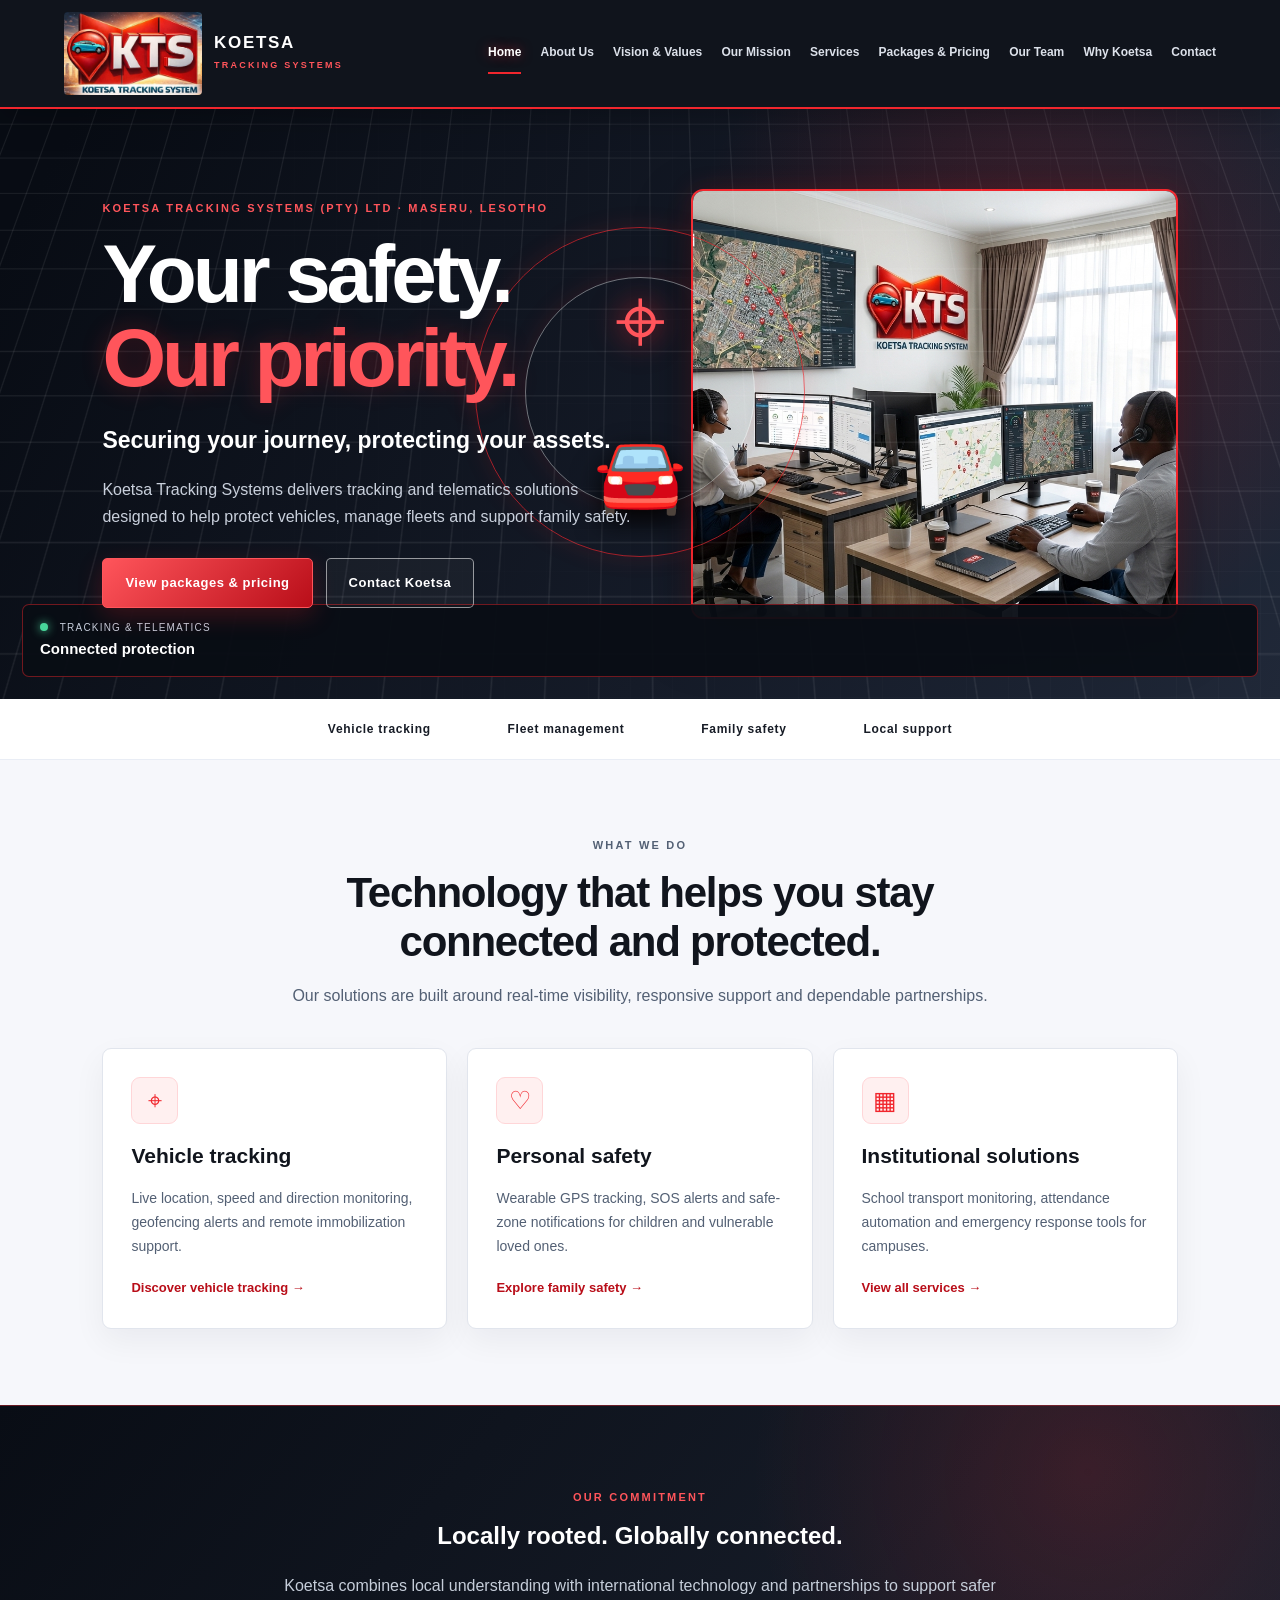
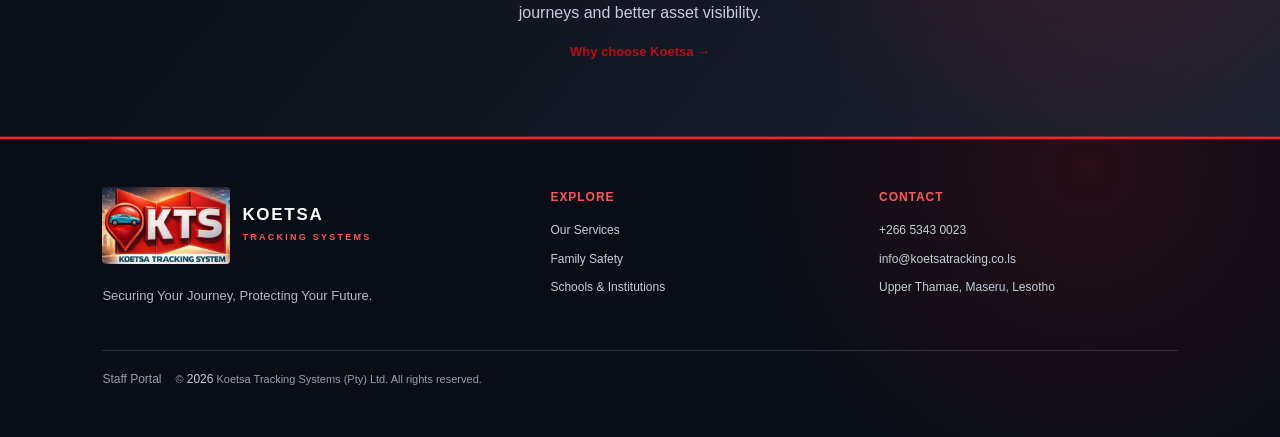
==== commit 5d7ed7db: "Update Koetsa Operations Portal and Workforce Management" ====
--- a/index.html
+++ b/index.html
@@ -7,7 +7,7 @@
 <link rel="stylesheet" href="assets/css/style.css">
 </head>
 <body>
-<header class="site-header"><a class="brand" href="index.html"><span class="brand-symbol">K</span><span><strong>KOETSA</strong><small>TRACKING SYSTEMS</small></span></a>
+<header class="site-header"><a class="brand" href="index.html"><img class="brand-logo" src="assets/koetsa logo.jpg" alt="Koetsa Tracking Systems logo"><span><strong>KOETSA</strong><small>TRACKING SYSTEMS</small></span></a>
 <button class="menu-toggle" aria-label="Toggle navigation" aria-expanded="false">☰</button>
 <nav class="main-nav"><a class="active" href="index.html">Home</a><a class="" href="about.html">About Us</a><a class="" href="vision-values.html">Vision & Values</a><a class="" href="mission.html">Our Mission</a><a class="" href="services.html">Services</a><a class="" href="pricing.html">Packages &amp; Pricing</a><a class="" href="team.html">Our Team</a><a class="" href="why-koetsa.html">Why Koetsa</a><a class="" href="contact.html">Contact</a></nav></header>
 <main>
@@ -43,6 +43,6 @@
 </section>
 <section class="statement"><p class="eyebrow">OUR COMMITMENT</p><h2>Locally rooted. Globally connected.</h2><p>Koetsa combines local understanding with international technology and partnerships to support safer journeys and better asset visibility.</p><a class="text-link" href="why-koetsa.html">Why choose Koetsa →</a></section>
 </main>
-<footer class="site-footer"><div><a class="brand footer-brand" href="index.html"><span class="brand-symbol">K</span><span><strong>KOETSA</strong><small>TRACKING SYSTEMS</small></span></a><p>Securing Your Journey, Protecting Your Future.</p></div><div><b>Explore</b><a href="services.html">Our Services</a><a href="family-safety.html">Family Safety</a><a href="schools.html">Schools &amp; Institutions</a></div><div><b>Contact</b><a href="tel:+26653430023">+266 5343 0023</a><a href="mailto:info@koetsatracking.co.ls">info@koetsatracking.co.ls</a><span>Upper Thamae, Maseru, Lesotho</span></div><div class="copyright"><a href="portal/" style="color:inherit;margin-right:14px">Staff Portal</a>© <span id="year"></span> Koetsa Tracking Systems (Pty) Ltd. All rights reserved.</div></footer>
+<footer class="site-footer"><div><a class="brand footer-brand" href="index.html"><img class="brand-logo" src="assets/koetsa logo.jpg" alt="Koetsa Tracking Systems logo"><span><strong>KOETSA</strong><small>TRACKING SYSTEMS</small></span></a><p>Securing Your Journey, Protecting Your Future.</p></div><div><b>Explore</b><a href="services.html">Our Services</a><a href="family-safety.html">Family Safety</a><a href="schools.html">Schools &amp; Institutions</a></div><div><b>Contact</b><a href="tel:+26653430023">+266 5343 0023</a><a href="mailto:info@koetsatracking.co.ls">info@koetsatracking.co.ls</a><span>Upper Thamae, Maseru, Lesotho</span></div><div class="copyright"><a href="portal/" style="color:inherit;margin-right:14px">Staff Portal</a>© <span id="year"></span> Koetsa Tracking Systems (Pty) Ltd. All rights reserved.</div></footer>
 <script src="assets/js/main.js"></script>
 </body></html>
--- a/assets/css/style.css
+++ b/assets/css/style.css
@@ -1077,3 +1077,26 @@
 @media(max-width:1100px){.pricing-grid{grid-template-columns:repeat(2,minmax(0,1fr))}}
 @media(max-width:760px){.calculator-layout{grid-template-columns:1fr}.application-form{padding:20px}.form-grid{grid-template-columns:1fr}.form-grid .full{grid-column:auto}.pricing-card{padding:22px 18px}}
 @media(max-width:480px){.pricing-grid{grid-template-columns:1fr}.package-summary{min-height:0}.cost-line{font-size:12px}}
+
+
+/* KOETSA OPERATIONS CENTRE AND SOS RESPONSE */
+.operations-feature,.response-grid{display:grid;grid-template-columns:1fr 1fr;gap:28px;align-items:center;margin:30px 0}
+.operations-feature img,.response-image img{display:block;width:100%;height:100%;max-height:440px;object-fit:cover;border-radius:10px;border:2px solid var(--red);box-shadow:0 15px 35px rgba(0,0,0,.14)}
+.operations-copy,.response-copy,.arrears-policy{background:#fff;border:1px solid var(--line);border-radius:10px;padding:28px;box-shadow:0 12px 32px rgba(15,23,42,.05)}
+.operations-copy h3,.response-copy h3,.arrears-policy h3{font-size:25px;line-height:1.2;margin:8px 0 12px;color:var(--ink)}
+.response-steps{padding-left:22px;display:grid;gap:14px}
+.response-steps li{padding-left:5px;color:var(--red-dark)}
+.response-steps li strong,.response-steps li span{display:block;color:var(--ink)}
+.response-steps li span{font-size:14px;color:#596579}
+.response-included{padding:14px;background:#fff0f0;border-left:4px solid var(--red);font-weight:800;color:#7e1820}
+.image-caption{font-size:11px;color:var(--muted);line-height:1.5}
+.arrears-policy{max-width:900px;margin:auto;border-left:4px solid var(--red)}
+@media(max-width:760px){.operations-feature,.response-grid{grid-template-columns:1fr}.operations-copy,.response-copy,.arrears-policy{padding:21px}}
+
+
+/* Official Koetsa identity */
+.brand-logo{display:block;width:150px;max-width:32vw;height:auto;object-fit:contain;border-radius:4px}
+.site-header .brand,.site-footer .brand{gap:12px}
+.site-header .brand-logo{width:138px}
+.site-footer .brand-logo{width:128px}
+@media(max-width:700px){.site-header .brand-logo{width:112px}.site-footer .brand-logo{width:112px}}
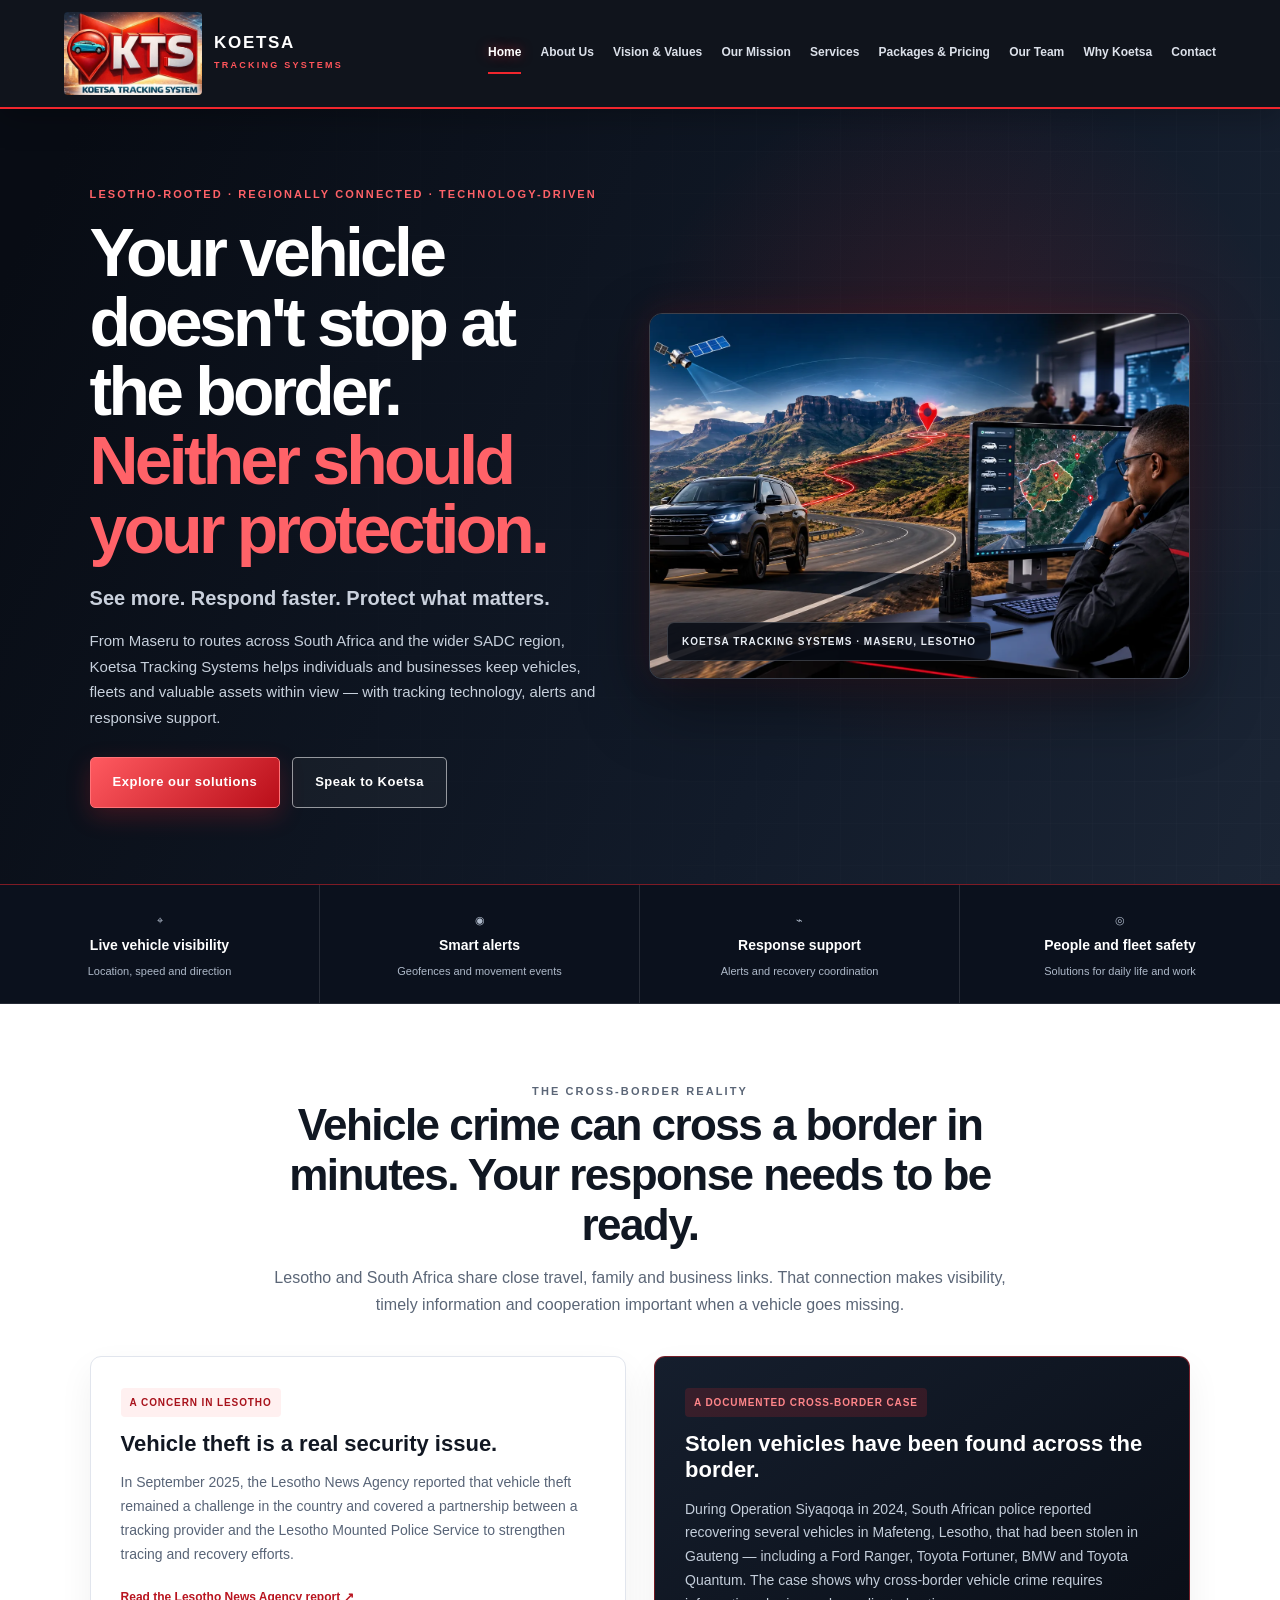
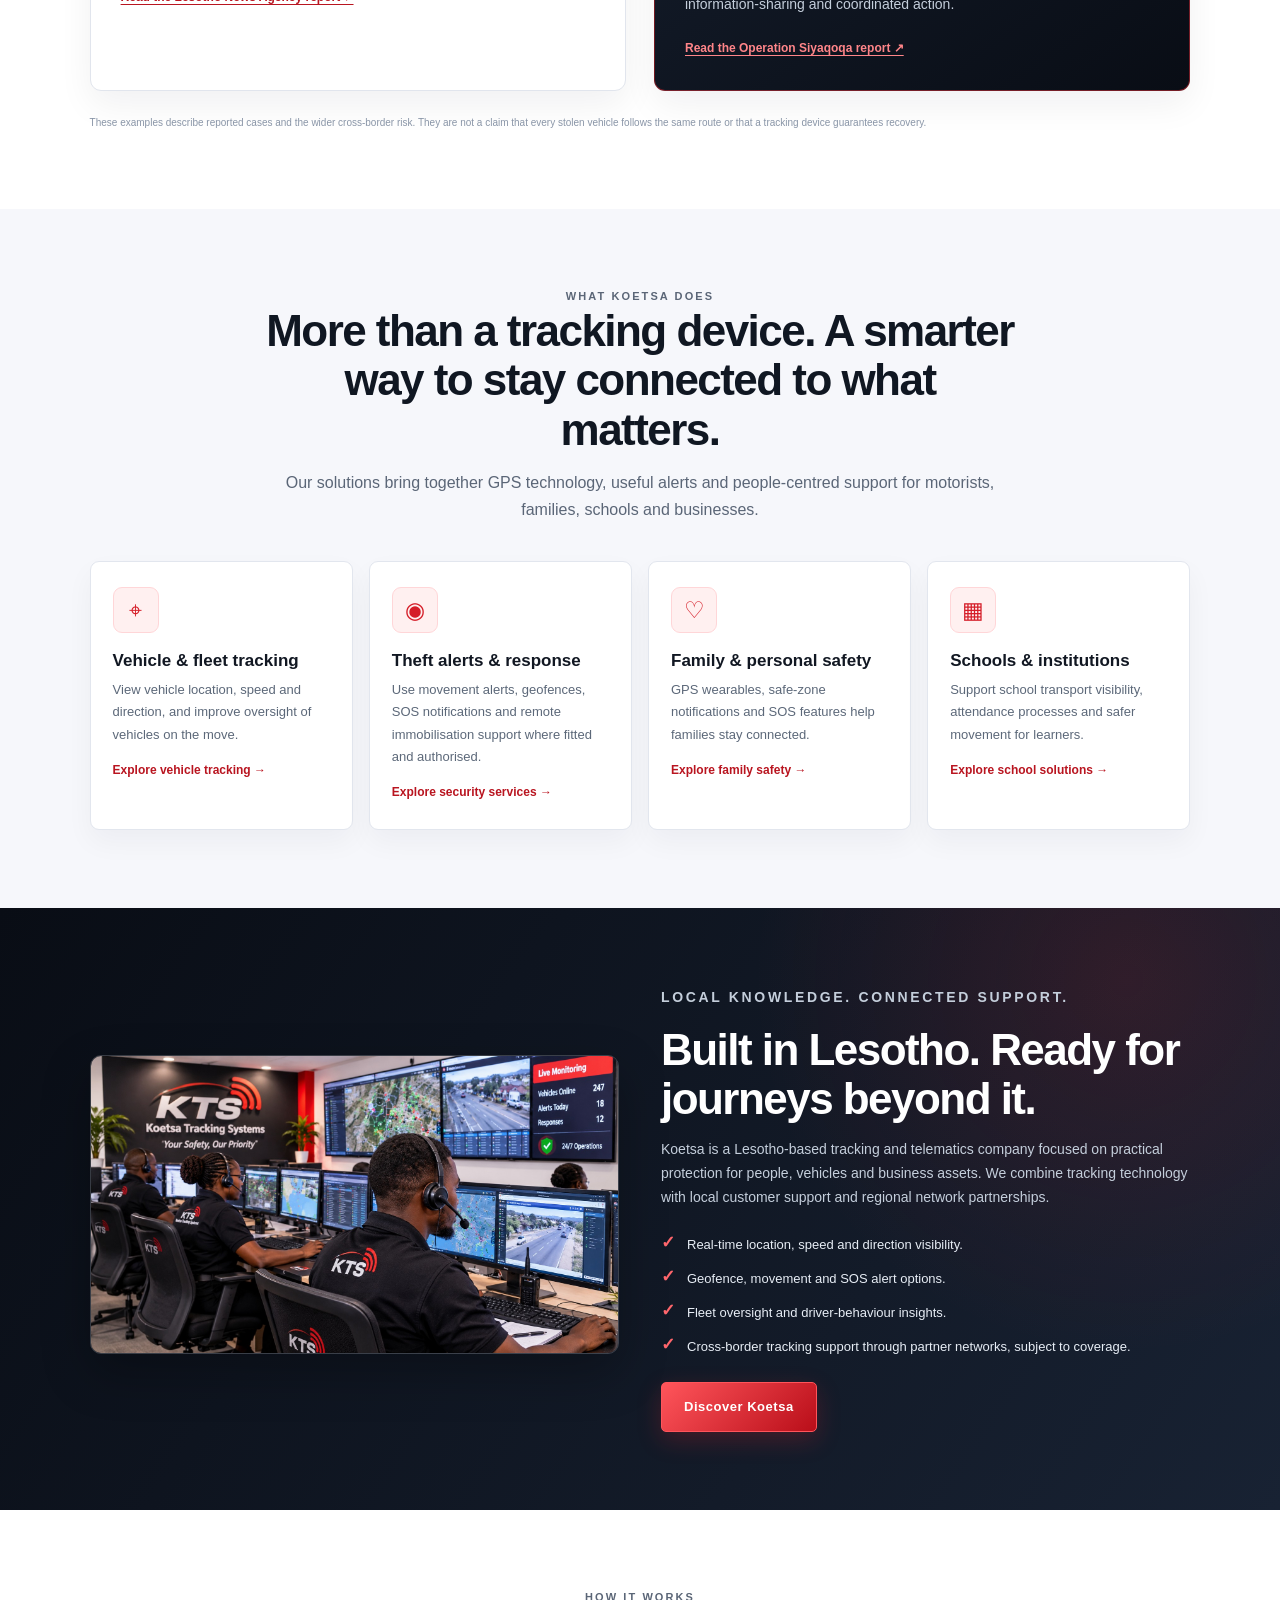
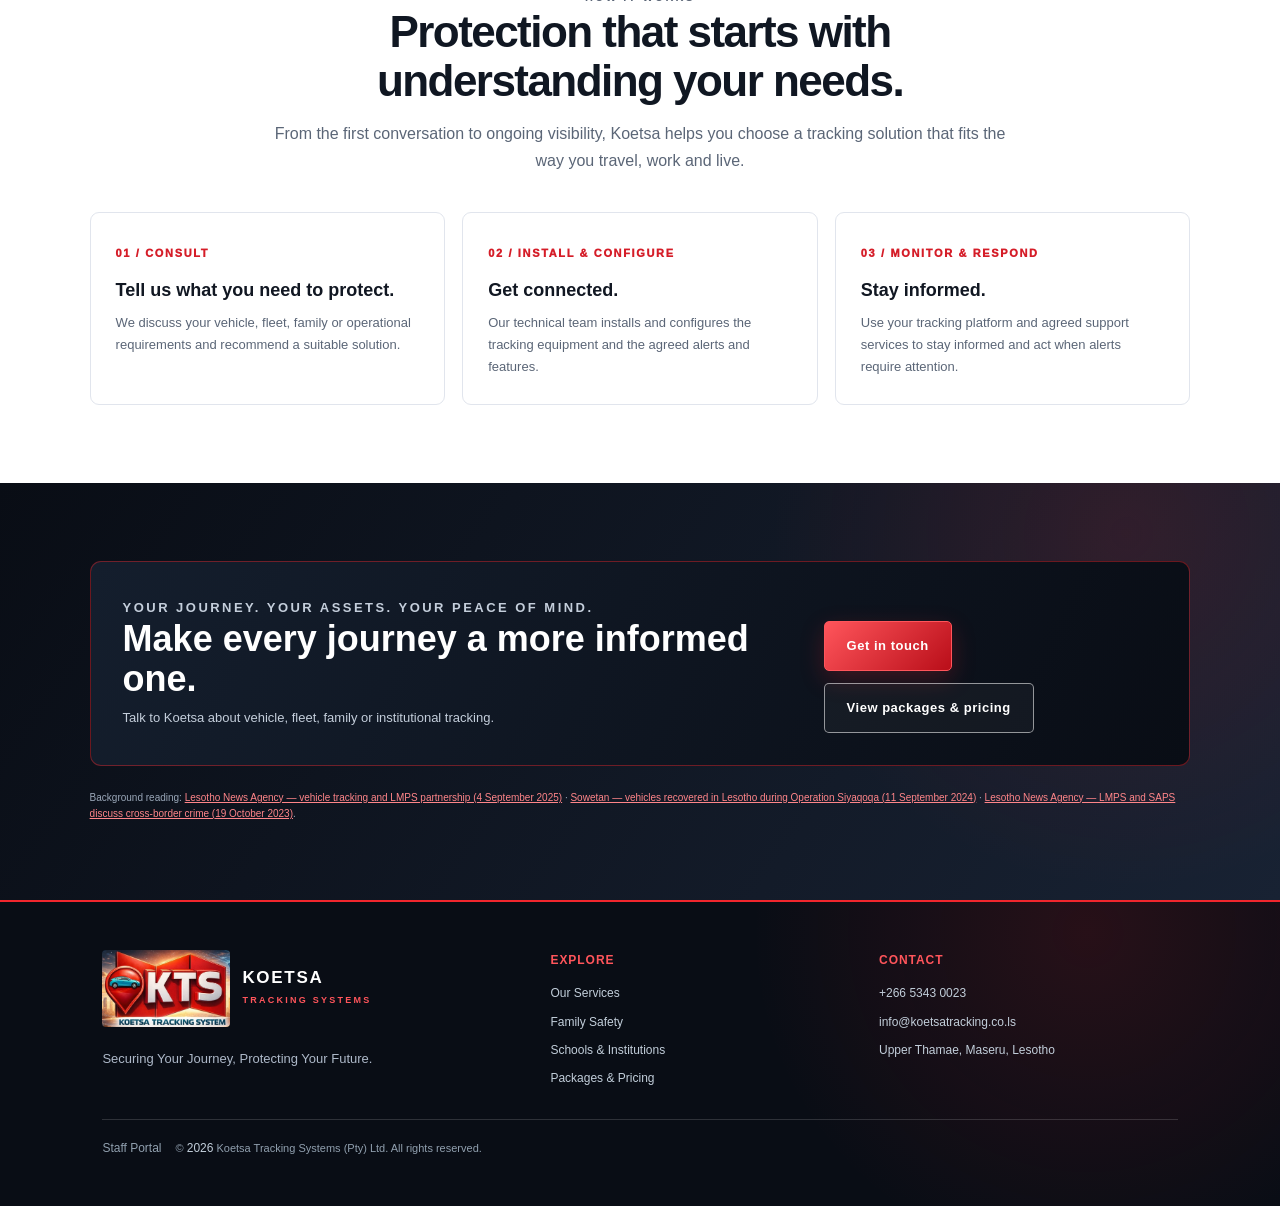
==== commit 76281a11: "Modernise Koetsa homepage." ====
--- a/index.html
+++ b/index.html
@@ -1,48 +1,203 @@
 <!doctype html>
 <html lang="en">
 <head>
-<meta charset="utf-8"><meta name="viewport" content="width=device-width, initial-scale=1">
-<meta name="description" content="Koetsa Tracking Systems (Pty) Ltd — vehicle tracking, fleet management and personal safety tracking in Lesotho.">
-<title>Home | Koetsa Tracking Systems</title>
+<meta charset="utf-8">
+<meta name="viewport" content="width=device-width, initial-scale=1">
+<meta name="description" content="Koetsa Tracking Systems provides vehicle tracking, fleet visibility, theft alerts and personal safety solutions in Lesotho and across supported regional networks.">
+<meta name="theme-color" content="#090d15">
+<title>Koetsa Tracking Systems | See More. Respond Faster. Protect What Matters.</title>
 <link rel="stylesheet" href="assets/css/style.css">
+<style>
+/* HOMEPAGE ONLY — preserves the existing shared stylesheet and all other pages */
+.home-modern{--hm-red:#f1262d;--hm-red2:#ff6268;--hm-ink:#0a0e17;--hm-panel:#111a29;--hm-muted:#aeb9c9;overflow:hidden}
+.home-modern .home-hero{position:relative;isolation:isolate;display:grid;grid-template-columns:1fr 1.05fr;gap:44px;align-items:center;min-height:610px;padding:76px clamp(22px,7vw,104px);color:#fff;background:radial-gradient(circle at 75% 40%,rgba(241,38,45,.16),transparent 32%),linear-gradient(115deg,#080c14 5%,#121b2a 65%,#1b2535)}
+.home-modern .home-hero:before{content:"";position:absolute;inset:0;z-index:-1;opacity:.13;background-image:linear-gradient(rgba(255,255,255,.12) 1px,transparent 1px),linear-gradient(90deg,rgba(255,255,255,.12) 1px,transparent 1px);background-size:42px 42px;mask-image:linear-gradient(90deg,transparent,#000)}
+.home-modern .hero-copy{max-width:610px;position:relative;z-index:2}
+.home-modern .eyebrow{color:var(--hm-red2);font-size:11px;font-weight:900;letter-spacing:.19em;text-transform:uppercase;margin:0 0 15px}
+.home-modern .home-hero h1{font-size:clamp(42px,5.3vw,70px);line-height:1.02;letter-spacing:-.055em;color:#fff;margin:0 0 20px}
+.home-modern .home-hero h1 span{color:var(--hm-red2)}
+.home-modern .hero-lead{font-size:20px;line-height:1.45;font-weight:750;color:#fff;margin:0 0 13px}
+.home-modern .hero-copy>p:not(.eyebrow):not(.hero-lead){color:#c7d0dc;font-size:15px;max-width:570px}
+.home-modern .hero-actions{display:flex;flex-wrap:wrap;gap:12px;margin-top:27px}
+.home-modern .hero-actions .btn{min-height:48px}
+.home-modern .home-hero .btn.primary{background:linear-gradient(135deg,#ff5a60,#b90e19);border:1px solid #ff7378;color:#fff}
+.home-modern .home-hero .btn.outline{border:1px solid rgba(255,255,255,.55);color:#fff;background:rgba(255,255,255,.04)}
+.home-modern .hero-art{position:relative;min-width:0}
+.home-modern .hero-art img{display:block;width:100%;aspect-ratio:1.48/1;object-fit:cover;object-position:center;border:1px solid rgba(255,255,255,.18);border-radius:13px;box-shadow:0 25px 70px rgba(0,0,0,.42),0 0 35px rgba(241,38,45,.13)}
+.home-modern .hero-image-caption{position:absolute;left:18px;bottom:18px;padding:10px 14px;border:1px solid rgba(255,255,255,.18);border-radius:7px;background:rgba(7,12,21,.86);color:#e8edf4;font-size:10px;font-weight:800;letter-spacing:.1em}
+.home-modern .signal-row{display:grid;grid-template-columns:repeat(4,1fr);background:#0b111d;color:#fff;border-top:1px solid rgba(241,38,45,.5);border-bottom:1px solid rgba(255,255,255,.1)}
+.home-modern .signal-item{padding:22px 16px;text-align:center;border-right:1px solid rgba(255,255,255,.12)}
+.home-modern .signal-item:last-child{border:0}
+.home-modern .signal-item strong{display:block;color:#fff;font-size:14px}
+.home-modern .signal-item span{display:block;color:#aeb9c9;font-size:11px;margin-top:4px}
+.home-modern .signal-icon{display:block;color:#ff646a;font-size:22px;margin-bottom:5px}
+.home-modern .home-section{padding:78px clamp(22px,7vw,104px);background:#f6f7fb}
+.home-modern .home-section.white{background:#fff}
+.home-modern .home-section.dark{background:radial-gradient(circle at 88% 12%,rgba(241,38,45,.13),transparent 30%),linear-gradient(125deg,#090d15,#182233);color:#fff}
+.home-modern .section-intro{max-width:760px;margin:0 auto 38px;text-align:center}
+.home-modern .section-intro h2,.home-modern .split-copy h2{font-size:clamp(29px,3.5vw,44px);line-height:1.13;letter-spacing:-.035em;margin:0 0 14px;color:#101722}
+.home-modern .section-intro p{color:#5b6677;margin:0}
+.home-modern .dark .section-intro h2,.home-modern .dark .split-copy h2{color:#fff}
+.home-modern .dark .section-intro p,.home-modern .dark .split-copy p{color:#c4cedb}
+.home-modern .risk-layout{display:grid;grid-template-columns:1fr 1fr;gap:28px;align-items:stretch;max-width:1180px;margin:auto}
+.home-modern .risk-card{padding:30px;border-radius:11px;background:#fff;border:1px solid #e1e5ed;box-shadow:0 14px 35px rgba(15,23,42,.06)}
+.home-modern .risk-card.featured{background:linear-gradient(145deg,#151e2d,#090d15);border-color:rgba(241,38,45,.45);color:#fff}
+.home-modern .risk-card h3{font-size:22px;line-height:1.2;margin:0 0 12px;color:#111722}
+.home-modern .risk-card.featured h3{color:#fff}
+.home-modern .risk-card p{font-size:14px;color:#586477}
+.home-modern .risk-card.featured p{color:#c4cedb}
+.home-modern .fact-tag{display:inline-block;margin:0 0 14px;padding:6px 9px;border-radius:4px;background:#fff0f0;color:#a8131c;font-size:10px;font-weight:900;letter-spacing:.09em;text-transform:uppercase}
+.home-modern .risk-card.featured .fact-tag{background:rgba(241,38,45,.16);color:#ff8589}
+.home-modern .source-link{display:inline-block;margin-top:7px;color:#b91520;font-size:12px;font-weight:850;text-decoration:underline;text-underline-offset:3px}
+.home-modern .risk-card.featured .source-link{color:#ff8589}
+.home-modern .solution-grid{display:grid;grid-template-columns:repeat(4,1fr);gap:16px;max-width:1250px;margin:auto}
+.home-modern .solution-card{padding:25px 22px;background:#fff;border:1px solid #e2e6ee;border-radius:9px;box-shadow:0 12px 28px rgba(15,23,42,.045);transition:transform .2s,border-color .2s}
+.home-modern .solution-card:hover{transform:translateY(-4px);border-color:rgba(241,38,45,.6)}
+.home-modern .solution-icon{display:grid;place-items:center;width:46px;height:46px;border-radius:9px;background:#fff0f0;border:1px solid #ffd6d8;color:#d51d28;font-size:23px;margin-bottom:17px}
+.home-modern .solution-card h3{font-size:17px;line-height:1.25;margin:0 0 8px;color:#111722}
+.home-modern .solution-card p{font-size:13px;color:#5c6879;margin:0}
+.home-modern .solution-card a{display:inline-block;margin-top:14px;color:#b91520;font-size:12px;font-weight:850}
+.home-modern .split-feature{display:grid;grid-template-columns:1fr 1fr;gap:42px;align-items:center;max-width:1220px;margin:auto}
+.home-modern .split-image img{width:100%;height:100%;max-height:420px;object-fit:cover;border-radius:11px;border:1px solid rgba(255,255,255,.18);box-shadow:0 18px 48px rgba(0,0,0,.28)}
+.home-modern .split-copy h2{color:#fff}
+.home-modern .split-copy p{color:#c4cedb;font-size:14px}
+.home-modern .check-list{display:grid;gap:12px;margin:24px 0}
+.home-modern .check-list div{display:flex;gap:12px;align-items:flex-start;color:#e7edf5;font-size:13px}
+.home-modern .check-list b{color:#ff666c;font-size:17px;line-height:1}
+.home-modern .steps-grid{display:grid;grid-template-columns:repeat(3,1fr);gap:17px;max-width:1120px;margin:auto}
+.home-modern .step-card{padding:25px;border:1px solid #e1e5ed;border-radius:9px;background:#fff}
+.home-modern .step-number{font-size:11px;letter-spacing:.15em;color:#d51d28;font-weight:950}
+.home-modern .step-card h3{font-size:18px;margin:9px 0 7px;color:#111722}
+.home-modern .step-card p{font-size:13px;color:#5b6677;margin:0}
+.home-modern .closing-cta{display:flex;justify-content:space-between;align-items:center;gap:24px;max-width:1200px;margin:auto;padding:32px;border:1px solid rgba(241,38,45,.42);border-radius:11px;background:linear-gradient(115deg,#141e2d,#090d15)}
+.home-modern .closing-cta h2{color:#fff;font-size:clamp(24px,3vw,36px);line-height:1.12;margin:0 0 8px}
+.home-modern .closing-cta p{color:#c4cedb;font-size:13px;margin:0}
+.home-modern .source-note{max-width:1200px;margin:24px auto 0;color:#8995a7;font-size:10px;line-height:1.6}
+.home-modern .source-note a{color:#b91520;text-decoration:underline}
+.home-modern .dark .source-note{color:#9aa7b8}
+.home-modern .dark .source-note a{color:#ff8589}
+@media(max-width:1050px){.home-modern .home-hero{grid-template-columns:1fr;gap:28px}.home-modern .hero-art{max-width:820px}.home-modern .solution-grid{grid-template-columns:repeat(2,1fr)}}
+@media(max-width:760px){.home-modern .home-hero{padding-top:54px;padding-bottom:50px;min-height:auto}.home-modern .home-hero h1{font-size:clamp(39px,11vw,58px)}.home-modern .hero-art img{aspect-ratio:1.2/1}.home-modern .signal-row{grid-template-columns:repeat(2,1fr)}.home-modern .signal-item:nth-child(2){border-right:0}.home-modern .signal-item:nth-child(-n+2){border-bottom:1px solid rgba(255,255,255,.12)}.home-modern .risk-layout,.home-modern .split-feature{grid-template-columns:1fr}.home-modern .home-section{padding-top:55px;padding-bottom:55px}.home-modern .steps-grid{grid-template-columns:1fr}.home-modern .closing-cta{align-items:flex-start;flex-direction:column}}
+@media(max-width:480px){.home-modern .solution-grid{grid-template-columns:1fr}.home-modern .signal-item{padding:17px 10px}.home-modern .hero-actions{display:grid}.home-modern .hero-actions .btn{width:100%}}
+</style>
 </head>
 <body>
-<header class="site-header"><a class="brand" href="index.html"><img class="brand-logo" src="assets/koetsa logo.jpg" alt="Koetsa Tracking Systems logo"><span><strong>KOETSA</strong><small>TRACKING SYSTEMS</small></span></a>
+<header class="site-header">
+<a class="brand" href="index.html"><img class="brand-logo" src="assets/koetsa logo.jpg" alt="Koetsa Tracking Systems logo"><span><strong>KOETSA</strong><small>TRACKING SYSTEMS</small></span></a>
 <button class="menu-toggle" aria-label="Toggle navigation" aria-expanded="false">☰</button>
-<nav class="main-nav"><a class="active" href="index.html">Home</a><a class="" href="about.html">About Us</a><a class="" href="vision-values.html">Vision & Values</a><a class="" href="mission.html">Our Mission</a><a class="" href="services.html">Services</a><a class="" href="pricing.html">Packages &amp; Pricing</a><a class="" href="team.html">Our Team</a><a class="" href="why-koetsa.html">Why Koetsa</a><a class="" href="contact.html">Contact</a></nav></header>
-<main>
-<section class="hero">
+<nav class="main-nav">
+<a class="active" href="index.html">Home</a><a href="about.html">About Us</a><a href="vision-values.html">Vision &amp; Values</a><a href="mission.html">Our Mission</a><a href="services.html">Services</a><a href="pricing.html">Packages &amp; Pricing</a><a href="team.html">Our Team</a><a href="why-koetsa.html">Why Koetsa</a><a href="contact.html">Contact</a>
+</nav>
+</header>
+
+<main class="home-modern">
+<section class="home-hero">
   <div class="hero-copy">
-    <p class="eyebrow">KOETSA TRACKING SYSTEMS (PTY) LTD · MASERU, LESOTHO</p>
-    <h1>Your safety.<br><span>Our priority.</span></h1>
-    <p class="lead">Securing your journey, protecting your assets.</p>
-    <p>Koetsa Tracking Systems delivers tracking and telematics solutions designed to help protect vehicles, manage fleets and support family safety.</p>
-    <div class="actions"><a class="btn primary" href="pricing.html">View packages &amp; pricing</a><a class="btn outline" href="contact.html">Contact Koetsa</a></div>
-  </div>
- <div class="hero-visual">
-  <img
-    class="hero-image"
-    src="assets/koetsa%20front%20page.jpg"
-    alt="Koetsa Tracking Systems — vehicle tracking and security technology"
-  >
-</div>
-    <div class="orbit orbit-one"></div><div class="orbit orbit-two"></div>
-    <div class="map-grid"></div><div class="pin">⌖</div>
-    <div class="signal-card"><span class="signal-dot"></span> TRACKING &amp; TELEMATICS <strong>Connected protection</strong></div>
-    <div class="hero-car">🚘</div>
-  </div>
-</section>
-<section class="trust-strip"><span>Vehicle tracking</span><span>Fleet management</span><span>Family safety</span><span>Local support</span></section>
-<section class="section">
-  <div class="section-heading"><p class="eyebrow">WHAT WE DO</p><h2>Technology that helps you stay connected and protected.</h2><p>Our solutions are built around real-time visibility, responsive support and dependable partnerships.</p></div>
-  <div class="card-grid three">
-    <article class="feature-card"><div class="icon">⌖</div><h3>Vehicle tracking</h3><p>Live location, speed and direction monitoring, geofencing alerts and remote immobilization support.</p><a href="vehicle-fleet.html">Discover vehicle tracking →</a></article>
-    <article class="feature-card"><div class="icon">♡</div><h3>Personal safety</h3><p>Wearable GPS tracking, SOS alerts and safe-zone notifications for children and vulnerable loved ones.</p><a href="family-safety.html">Explore family safety →</a></article>
-    <article class="feature-card"><div class="icon">▦</div><h3>Institutional solutions</h3><p>School transport monitoring, attendance automation and emergency response tools for campuses.</p><a href="services.html">View all services →</a></article>
-  </div>
-</section>
-<section class="statement"><p class="eyebrow">OUR COMMITMENT</p><h2>Locally rooted. Globally connected.</h2><p>Koetsa combines local understanding with international technology and partnerships to support safer journeys and better asset visibility.</p><a class="text-link" href="why-koetsa.html">Why choose Koetsa →</a></section>
+    <p class="eyebrow">Lesotho-rooted · Regionally connected · Technology-driven</p>
+    <h1>Your vehicle doesn't stop at the border.<br><span>Neither should your protection.</span></h1>
+    <p class="hero-lead">See more. Respond faster. Protect what matters.</p>
+    <p>From Maseru to routes across South Africa and the wider SADC region, Koetsa Tracking Systems helps individuals and businesses keep vehicles, fleets and valuable assets within view — with tracking technology, alerts and responsive support.</p>
+    <div class="hero-actions">
+      <a class="btn primary" href="services.html">Explore our solutions</a>
+      <a class="btn outline" href="contact.html">Speak to Koetsa</a>
+    </div>
+  </div>
+  <div class="hero-art">
+    <img src="assets/koetsa-cross-border-tracking-hero.webp" alt="Vehicle tracking operator monitoring a vehicle on a Lesotho mountain route">
+    <div class="hero-image-caption">KOETSA TRACKING SYSTEMS · MASERU, LESOTHO</div>
+  </div>
+</section>
+
+<section class="signal-row" aria-label="Koetsa capabilities">
+  <div class="signal-item"><span class="signal-icon">⌖</span><strong>Live vehicle visibility</strong><span>Location, speed and direction</span></div>
+  <div class="signal-item"><span class="signal-icon">◉</span><strong>Smart alerts</strong><span>Geofences and movement events</span></div>
+  <div class="signal-item"><span class="signal-icon">⌁</span><strong>Response support</strong><span>Alerts and recovery coordination</span></div>
+  <div class="signal-item"><span class="signal-icon">◎</span><strong>People and fleet safety</strong><span>Solutions for daily life and work</span></div>
+</section>
+
+<section class="home-section white">
+  <div class="section-intro">
+    <p class="eyebrow">THE CROSS-BORDER REALITY</p>
+    <h2>Vehicle crime can cross a border in minutes. Your response needs to be ready.</h2>
+    <p>Lesotho and South Africa share close travel, family and business links. That connection makes visibility, timely information and cooperation important when a vehicle goes missing.</p>
+  </div>
+  <div class="risk-layout">
+    <article class="risk-card">
+      <span class="fact-tag">A concern in Lesotho</span>
+      <h3>Vehicle theft is a real security issue.</h3>
+      <p>In September 2025, the Lesotho News Agency reported that vehicle theft remained a challenge in the country and covered a partnership between a tracking provider and the Lesotho Mounted Police Service to strengthen tracing and recovery efforts.</p>
+      <a class="source-link" href="https://www.lena.gov.ls/vehicle-tracking-company-signs-mou-with-lmps/" target="_blank" rel="noopener">Read the Lesotho News Agency report ↗</a>
+    </article>
+    <article class="risk-card featured">
+      <span class="fact-tag">A documented cross-border case</span>
+      <h3>Stolen vehicles have been found across the border.</h3>
+      <p>During Operation Siyaqoqa in 2024, South African police reported recovering several vehicles in Mafeteng, Lesotho, that had been stolen in Gauteng — including a Ford Ranger, Toyota Fortuner, BMW and Toyota Quantum. The case shows why cross-border vehicle crime requires information-sharing and coordinated action.</p>
+      <a class="source-link" href="https://www.sowetan.co.za/news/2024-09-11-sa-police-recover-several-stolen-cars-goods-in-lesotho/" target="_blank" rel="noopener">Read the Operation Siyaqoqa report ↗</a>
+    </article>
+  </div>
+  <p class="source-note">These examples describe reported cases and the wider cross-border risk. They are not a claim that every stolen vehicle follows the same route or that a tracking device guarantees recovery.</p>
+</section>
+
+<section class="home-section">
+  <div class="section-intro">
+    <p class="eyebrow">WHAT KOETSA DOES</p>
+    <h2>More than a tracking device. A smarter way to stay connected to what matters.</h2>
+    <p>Our solutions bring together GPS technology, useful alerts and people-centred support for motorists, families, schools and businesses.</p>
+  </div>
+  <div class="solution-grid">
+    <article class="solution-card"><div class="solution-icon">⌖</div><h3>Vehicle &amp; fleet tracking</h3><p>View vehicle location, speed and direction, and improve oversight of vehicles on the move.</p><a href="vehicle-fleet.html">Explore vehicle tracking →</a></article>
+    <article class="solution-card"><div class="solution-icon">◉</div><h3>Theft alerts &amp; response</h3><p>Use movement alerts, geofences, SOS notifications and remote immobilisation support where fitted and authorised.</p><a href="services.html">Explore security services →</a></article>
+    <article class="solution-card"><div class="solution-icon">♡</div><h3>Family &amp; personal safety</h3><p>GPS wearables, safe-zone notifications and SOS features help families stay connected.</p><a href="family-safety.html">Explore family safety →</a></article>
+    <article class="solution-card"><div class="solution-icon">▦</div><h3>Schools &amp; institutions</h3><p>Support school transport visibility, attendance processes and safer movement for learners.</p><a href="schools.html">Explore school solutions →</a></article>
+  </div>
+</section>
+
+<section class="home-section dark">
+  <div class="split-feature">
+    <div class="split-image"><img src="assets/koetsa-operations-centre.jpg" alt="Koetsa operations team monitoring vehicle tracking information"></div>
+    <div class="split-copy">
+      <p class="eyebrow">LOCAL KNOWLEDGE. CONNECTED SUPPORT.</p>
+      <h2>Built in Lesotho. Ready for journeys beyond it.</h2>
+      <p>Koetsa is a Lesotho-based tracking and telematics company focused on practical protection for people, vehicles and business assets. We combine tracking technology with local customer support and regional network partnerships.</p>
+      <div class="check-list">
+        <div><b>✓</b><span>Real-time location, speed and direction visibility.</span></div>
+        <div><b>✓</b><span>Geofence, movement and SOS alert options.</span></div>
+        <div><b>✓</b><span>Fleet oversight and driver-behaviour insights.</span></div>
+        <div><b>✓</b><span>Cross-border tracking support through partner networks, subject to coverage.</span></div>
+      </div>
+      <a class="btn primary" href="about.html">Discover Koetsa</a>
+    </div>
+  </div>
+</section>
+
+<section class="home-section white">
+  <div class="section-intro">
+    <p class="eyebrow">HOW IT WORKS</p>
+    <h2>Protection that starts with understanding your needs.</h2>
+    <p>From the first conversation to ongoing visibility, Koetsa helps you choose a tracking solution that fits the way you travel, work and live.</p>
+  </div>
+  <div class="steps-grid">
+    <article class="step-card"><span class="step-number">01 / CONSULT</span><h3>Tell us what you need to protect.</h3><p>We discuss your vehicle, fleet, family or operational requirements and recommend a suitable solution.</p></article>
+    <article class="step-card"><span class="step-number">02 / INSTALL &amp; CONFIGURE</span><h3>Get connected.</h3><p>Our technical team installs and configures the tracking equipment and the agreed alerts and features.</p></article>
+    <article class="step-card"><span class="step-number">03 / MONITOR &amp; RESPOND</span><h3>Stay informed.</h3><p>Use your tracking platform and agreed support services to stay informed and act when alerts require attention.</p></article>
+  </div>
+</section>
+
+<section class="home-section dark">
+  <div class="closing-cta">
+    <div><p class="eyebrow">YOUR JOURNEY. YOUR ASSETS. YOUR PEACE OF MIND.</p><h2>Make every journey a more informed one.</h2><p>Talk to Koetsa about vehicle, fleet, family or institutional tracking.</p></div>
+    <div class="hero-actions"><a class="btn primary" href="contact.html">Get in touch</a><a class="btn outline" href="pricing.html">View packages &amp; pricing</a></div>
+  </div>
+  <p class="source-note">Background reading: <a href="https://www.lena.gov.ls/vehicle-tracking-company-signs-mou-with-lmps/" target="_blank" rel="noopener">Lesotho News Agency — vehicle tracking and LMPS partnership (4 September 2025)</a> · <a href="https://www.sowetan.co.za/news/2024-09-11-sa-police-recover-several-stolen-cars-goods-in-lesotho/" target="_blank" rel="noopener">Sowetan — vehicles recovered in Lesotho during Operation Siyaqoqa (11 September 2024)</a> · <a href="https://www.lena.gov.ls/lmps-saps-unite-on-cross-border-crime-prevention/" target="_blank" rel="noopener">Lesotho News Agency — LMPS and SAPS discuss cross-border crime (19 October 2023)</a>.</p>
+</section>
 </main>
-<footer class="site-footer"><div><a class="brand footer-brand" href="index.html"><img class="brand-logo" src="assets/koetsa logo.jpg" alt="Koetsa Tracking Systems logo"><span><strong>KOETSA</strong><small>TRACKING SYSTEMS</small></span></a><p>Securing Your Journey, Protecting Your Future.</p></div><div><b>Explore</b><a href="services.html">Our Services</a><a href="family-safety.html">Family Safety</a><a href="schools.html">Schools &amp; Institutions</a></div><div><b>Contact</b><a href="tel:+26653430023">+266 5343 0023</a><a href="mailto:info@koetsatracking.co.ls">info@koetsatracking.co.ls</a><span>Upper Thamae, Maseru, Lesotho</span></div><div class="copyright"><a href="portal/" style="color:inherit;margin-right:14px">Staff Portal</a>© <span id="year"></span> Koetsa Tracking Systems (Pty) Ltd. All rights reserved.</div></footer>
+
+<footer class="site-footer">
+  <div><a class="brand footer-brand" href="index.html"><img class="brand-logo" src="assets/koetsa logo.jpg" alt="Koetsa Tracking Systems logo"><span><strong>KOETSA</strong><small>TRACKING SYSTEMS</small></span></a><p>Securing Your Journey, Protecting Your Future.</p></div>
+  <div><b>Explore</b><a href="services.html">Our Services</a><a href="family-safety.html">Family Safety</a><a href="schools.html">Schools &amp; Institutions</a><a href="pricing.html">Packages &amp; Pricing</a></div>
+  <div><b>Contact</b><a href="tel:+26653430023">+266 5343 0023</a><a href="mailto:info@koetsatracking.co.ls">info@koetsatracking.co.ls</a><span>Upper Thamae, Maseru, Lesotho</span></div>
+  <div class="copyright"><a href="portal/" style="color:inherit;margin-right:14px">Staff Portal</a>© <span id="year"></span> Koetsa Tracking Systems (Pty) Ltd. All rights reserved.</div>
+</footer>
 <script src="assets/js/main.js"></script>
-</body></html>
+</body>
+</html>
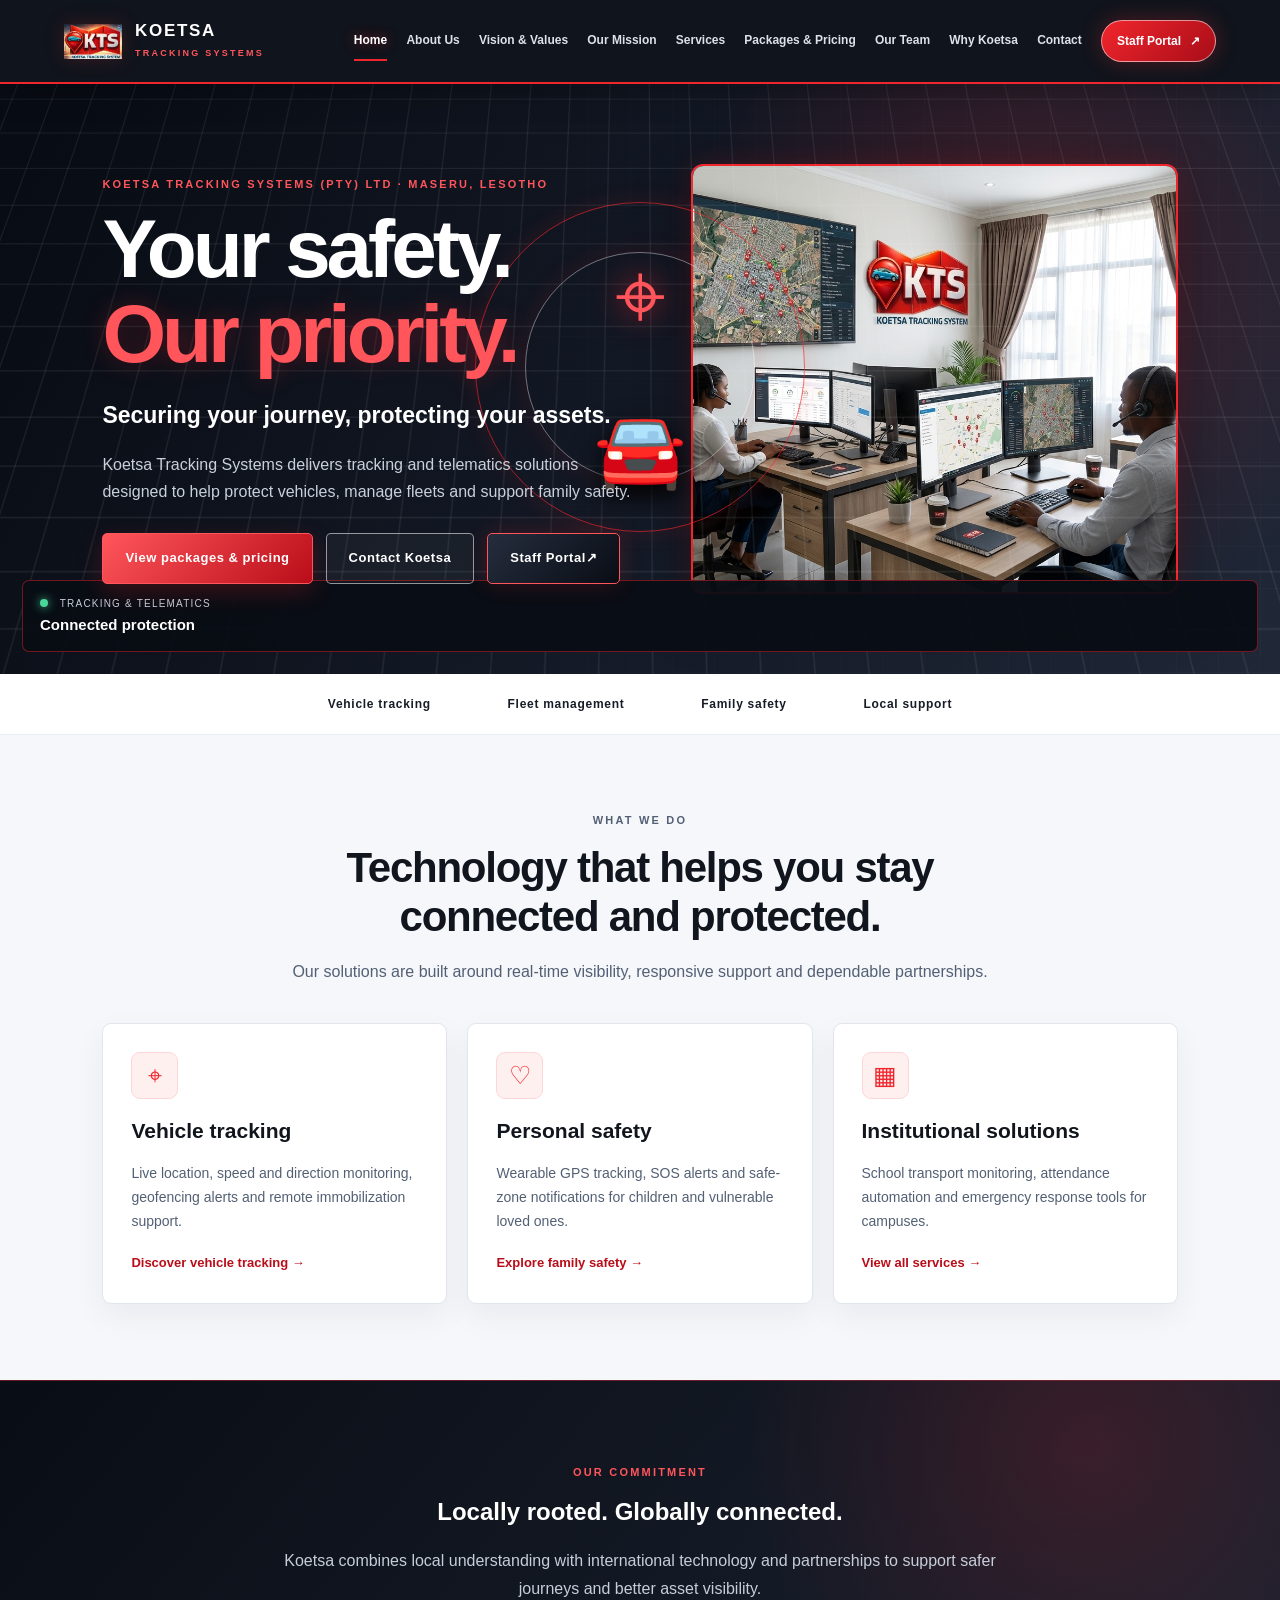
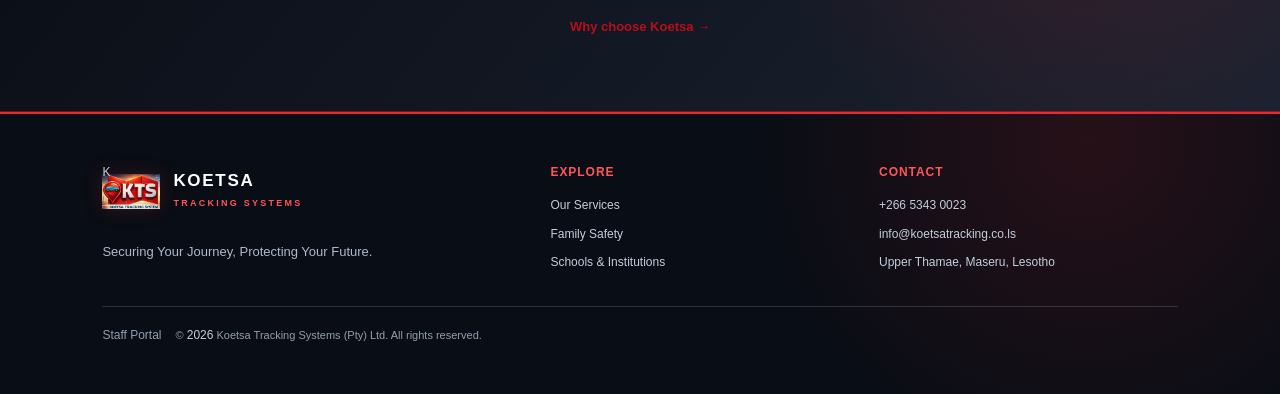
==== commit de9a5cb5: "Modernise Koetsa vision mission and add staff portal access" ====
--- a/index.html
+++ b/index.html
@@ -1,203 +1,48 @@
 <!doctype html>
 <html lang="en">
 <head>
-<meta charset="utf-8">
-<meta name="viewport" content="width=device-width, initial-scale=1">
-<meta name="description" content="Koetsa Tracking Systems provides vehicle tracking, fleet visibility, theft alerts and personal safety solutions in Lesotho and across supported regional networks.">
-<meta name="theme-color" content="#090d15">
-<title>Koetsa Tracking Systems | See More. Respond Faster. Protect What Matters.</title>
+<meta charset="utf-8"><meta name="viewport" content="width=device-width, initial-scale=1">
+<meta name="description" content="Koetsa Tracking Systems (Pty) Ltd — vehicle tracking, fleet management and personal safety tracking in Lesotho.">
+<title>Home | Koetsa Tracking Systems</title>
 <link rel="stylesheet" href="assets/css/style.css">
-<style>
-/* HOMEPAGE ONLY — preserves the existing shared stylesheet and all other pages */
-.home-modern{--hm-red:#f1262d;--hm-red2:#ff6268;--hm-ink:#0a0e17;--hm-panel:#111a29;--hm-muted:#aeb9c9;overflow:hidden}
-.home-modern .home-hero{position:relative;isolation:isolate;display:grid;grid-template-columns:1fr 1.05fr;gap:44px;align-items:center;min-height:610px;padding:76px clamp(22px,7vw,104px);color:#fff;background:radial-gradient(circle at 75% 40%,rgba(241,38,45,.16),transparent 32%),linear-gradient(115deg,#080c14 5%,#121b2a 65%,#1b2535)}
-.home-modern .home-hero:before{content:"";position:absolute;inset:0;z-index:-1;opacity:.13;background-image:linear-gradient(rgba(255,255,255,.12) 1px,transparent 1px),linear-gradient(90deg,rgba(255,255,255,.12) 1px,transparent 1px);background-size:42px 42px;mask-image:linear-gradient(90deg,transparent,#000)}
-.home-modern .hero-copy{max-width:610px;position:relative;z-index:2}
-.home-modern .eyebrow{color:var(--hm-red2);font-size:11px;font-weight:900;letter-spacing:.19em;text-transform:uppercase;margin:0 0 15px}
-.home-modern .home-hero h1{font-size:clamp(42px,5.3vw,70px);line-height:1.02;letter-spacing:-.055em;color:#fff;margin:0 0 20px}
-.home-modern .home-hero h1 span{color:var(--hm-red2)}
-.home-modern .hero-lead{font-size:20px;line-height:1.45;font-weight:750;color:#fff;margin:0 0 13px}
-.home-modern .hero-copy>p:not(.eyebrow):not(.hero-lead){color:#c7d0dc;font-size:15px;max-width:570px}
-.home-modern .hero-actions{display:flex;flex-wrap:wrap;gap:12px;margin-top:27px}
-.home-modern .hero-actions .btn{min-height:48px}
-.home-modern .home-hero .btn.primary{background:linear-gradient(135deg,#ff5a60,#b90e19);border:1px solid #ff7378;color:#fff}
-.home-modern .home-hero .btn.outline{border:1px solid rgba(255,255,255,.55);color:#fff;background:rgba(255,255,255,.04)}
-.home-modern .hero-art{position:relative;min-width:0}
-.home-modern .hero-art img{display:block;width:100%;aspect-ratio:1.48/1;object-fit:cover;object-position:center;border:1px solid rgba(255,255,255,.18);border-radius:13px;box-shadow:0 25px 70px rgba(0,0,0,.42),0 0 35px rgba(241,38,45,.13)}
-.home-modern .hero-image-caption{position:absolute;left:18px;bottom:18px;padding:10px 14px;border:1px solid rgba(255,255,255,.18);border-radius:7px;background:rgba(7,12,21,.86);color:#e8edf4;font-size:10px;font-weight:800;letter-spacing:.1em}
-.home-modern .signal-row{display:grid;grid-template-columns:repeat(4,1fr);background:#0b111d;color:#fff;border-top:1px solid rgba(241,38,45,.5);border-bottom:1px solid rgba(255,255,255,.1)}
-.home-modern .signal-item{padding:22px 16px;text-align:center;border-right:1px solid rgba(255,255,255,.12)}
-.home-modern .signal-item:last-child{border:0}
-.home-modern .signal-item strong{display:block;color:#fff;font-size:14px}
-.home-modern .signal-item span{display:block;color:#aeb9c9;font-size:11px;margin-top:4px}
-.home-modern .signal-icon{display:block;color:#ff646a;font-size:22px;margin-bottom:5px}
-.home-modern .home-section{padding:78px clamp(22px,7vw,104px);background:#f6f7fb}
-.home-modern .home-section.white{background:#fff}
-.home-modern .home-section.dark{background:radial-gradient(circle at 88% 12%,rgba(241,38,45,.13),transparent 30%),linear-gradient(125deg,#090d15,#182233);color:#fff}
-.home-modern .section-intro{max-width:760px;margin:0 auto 38px;text-align:center}
-.home-modern .section-intro h2,.home-modern .split-copy h2{font-size:clamp(29px,3.5vw,44px);line-height:1.13;letter-spacing:-.035em;margin:0 0 14px;color:#101722}
-.home-modern .section-intro p{color:#5b6677;margin:0}
-.home-modern .dark .section-intro h2,.home-modern .dark .split-copy h2{color:#fff}
-.home-modern .dark .section-intro p,.home-modern .dark .split-copy p{color:#c4cedb}
-.home-modern .risk-layout{display:grid;grid-template-columns:1fr 1fr;gap:28px;align-items:stretch;max-width:1180px;margin:auto}
-.home-modern .risk-card{padding:30px;border-radius:11px;background:#fff;border:1px solid #e1e5ed;box-shadow:0 14px 35px rgba(15,23,42,.06)}
-.home-modern .risk-card.featured{background:linear-gradient(145deg,#151e2d,#090d15);border-color:rgba(241,38,45,.45);color:#fff}
-.home-modern .risk-card h3{font-size:22px;line-height:1.2;margin:0 0 12px;color:#111722}
-.home-modern .risk-card.featured h3{color:#fff}
-.home-modern .risk-card p{font-size:14px;color:#586477}
-.home-modern .risk-card.featured p{color:#c4cedb}
-.home-modern .fact-tag{display:inline-block;margin:0 0 14px;padding:6px 9px;border-radius:4px;background:#fff0f0;color:#a8131c;font-size:10px;font-weight:900;letter-spacing:.09em;text-transform:uppercase}
-.home-modern .risk-card.featured .fact-tag{background:rgba(241,38,45,.16);color:#ff8589}
-.home-modern .source-link{display:inline-block;margin-top:7px;color:#b91520;font-size:12px;font-weight:850;text-decoration:underline;text-underline-offset:3px}
-.home-modern .risk-card.featured .source-link{color:#ff8589}
-.home-modern .solution-grid{display:grid;grid-template-columns:repeat(4,1fr);gap:16px;max-width:1250px;margin:auto}
-.home-modern .solution-card{padding:25px 22px;background:#fff;border:1px solid #e2e6ee;border-radius:9px;box-shadow:0 12px 28px rgba(15,23,42,.045);transition:transform .2s,border-color .2s}
-.home-modern .solution-card:hover{transform:translateY(-4px);border-color:rgba(241,38,45,.6)}
-.home-modern .solution-icon{display:grid;place-items:center;width:46px;height:46px;border-radius:9px;background:#fff0f0;border:1px solid #ffd6d8;color:#d51d28;font-size:23px;margin-bottom:17px}
-.home-modern .solution-card h3{font-size:17px;line-height:1.25;margin:0 0 8px;color:#111722}
-.home-modern .solution-card p{font-size:13px;color:#5c6879;margin:0}
-.home-modern .solution-card a{display:inline-block;margin-top:14px;color:#b91520;font-size:12px;font-weight:850}
-.home-modern .split-feature{display:grid;grid-template-columns:1fr 1fr;gap:42px;align-items:center;max-width:1220px;margin:auto}
-.home-modern .split-image img{width:100%;height:100%;max-height:420px;object-fit:cover;border-radius:11px;border:1px solid rgba(255,255,255,.18);box-shadow:0 18px 48px rgba(0,0,0,.28)}
-.home-modern .split-copy h2{color:#fff}
-.home-modern .split-copy p{color:#c4cedb;font-size:14px}
-.home-modern .check-list{display:grid;gap:12px;margin:24px 0}
-.home-modern .check-list div{display:flex;gap:12px;align-items:flex-start;color:#e7edf5;font-size:13px}
-.home-modern .check-list b{color:#ff666c;font-size:17px;line-height:1}
-.home-modern .steps-grid{display:grid;grid-template-columns:repeat(3,1fr);gap:17px;max-width:1120px;margin:auto}
-.home-modern .step-card{padding:25px;border:1px solid #e1e5ed;border-radius:9px;background:#fff}
-.home-modern .step-number{font-size:11px;letter-spacing:.15em;color:#d51d28;font-weight:950}
-.home-modern .step-card h3{font-size:18px;margin:9px 0 7px;color:#111722}
-.home-modern .step-card p{font-size:13px;color:#5b6677;margin:0}
-.home-modern .closing-cta{display:flex;justify-content:space-between;align-items:center;gap:24px;max-width:1200px;margin:auto;padding:32px;border:1px solid rgba(241,38,45,.42);border-radius:11px;background:linear-gradient(115deg,#141e2d,#090d15)}
-.home-modern .closing-cta h2{color:#fff;font-size:clamp(24px,3vw,36px);line-height:1.12;margin:0 0 8px}
-.home-modern .closing-cta p{color:#c4cedb;font-size:13px;margin:0}
-.home-modern .source-note{max-width:1200px;margin:24px auto 0;color:#8995a7;font-size:10px;line-height:1.6}
-.home-modern .source-note a{color:#b91520;text-decoration:underline}
-.home-modern .dark .source-note{color:#9aa7b8}
-.home-modern .dark .source-note a{color:#ff8589}
-@media(max-width:1050px){.home-modern .home-hero{grid-template-columns:1fr;gap:28px}.home-modern .hero-art{max-width:820px}.home-modern .solution-grid{grid-template-columns:repeat(2,1fr)}}
-@media(max-width:760px){.home-modern .home-hero{padding-top:54px;padding-bottom:50px;min-height:auto}.home-modern .home-hero h1{font-size:clamp(39px,11vw,58px)}.home-modern .hero-art img{aspect-ratio:1.2/1}.home-modern .signal-row{grid-template-columns:repeat(2,1fr)}.home-modern .signal-item:nth-child(2){border-right:0}.home-modern .signal-item:nth-child(-n+2){border-bottom:1px solid rgba(255,255,255,.12)}.home-modern .risk-layout,.home-modern .split-feature{grid-template-columns:1fr}.home-modern .home-section{padding-top:55px;padding-bottom:55px}.home-modern .steps-grid{grid-template-columns:1fr}.home-modern .closing-cta{align-items:flex-start;flex-direction:column}}
-@media(max-width:480px){.home-modern .solution-grid{grid-template-columns:1fr}.home-modern .signal-item{padding:17px 10px}.home-modern .hero-actions{display:grid}.home-modern .hero-actions .btn{width:100%}}
-</style>
 </head>
 <body>
-<header class="site-header">
-<a class="brand" href="index.html"><img class="brand-logo" src="assets/koetsa logo.jpg" alt="Koetsa Tracking Systems logo"><span><strong>KOETSA</strong><small>TRACKING SYSTEMS</small></span></a>
+<header class="site-header"><a class="brand" href="index.html"><span class="brand-symbol">K</span><span><strong>KOETSA</strong><small>TRACKING SYSTEMS</small></span></a>
 <button class="menu-toggle" aria-label="Toggle navigation" aria-expanded="false">☰</button>
-<nav class="main-nav">
-<a class="active" href="index.html">Home</a><a href="about.html">About Us</a><a href="vision-values.html">Vision &amp; Values</a><a href="mission.html">Our Mission</a><a href="services.html">Services</a><a href="pricing.html">Packages &amp; Pricing</a><a href="team.html">Our Team</a><a href="why-koetsa.html">Why Koetsa</a><a href="contact.html">Contact</a>
-</nav>
-</header>
-
-<main class="home-modern">
-<section class="home-hero">
+<nav class="main-nav"><a class="active" href="index.html">Home</a><a class="" href="about.html">About Us</a><a class="" href="vision-values.html">Vision & Values</a><a class="" href="mission.html">Our Mission</a><a class="" href="services.html">Services</a><a class="" href="pricing.html">Packages &amp; Pricing</a><a class="" href="team.html">Our Team</a><a class="" href="why-koetsa.html">Why Koetsa</a><a class="" href="contact.html">Contact</a><a class="staff-portal-nav" href="portal/" aria-label="Open secure Staff Portal">Staff Portal <span aria-hidden="true">↗</span></a></nav></header>
+<main>
+<section class="hero">
   <div class="hero-copy">
-    <p class="eyebrow">Lesotho-rooted · Regionally connected · Technology-driven</p>
-    <h1>Your vehicle doesn't stop at the border.<br><span>Neither should your protection.</span></h1>
-    <p class="hero-lead">See more. Respond faster. Protect what matters.</p>
-    <p>From Maseru to routes across South Africa and the wider SADC region, Koetsa Tracking Systems helps individuals and businesses keep vehicles, fleets and valuable assets within view — with tracking technology, alerts and responsive support.</p>
-    <div class="hero-actions">
-      <a class="btn primary" href="services.html">Explore our solutions</a>
-      <a class="btn outline" href="contact.html">Speak to Koetsa</a>
-    </div>
+    <p class="eyebrow">KOETSA TRACKING SYSTEMS (PTY) LTD · MASERU, LESOTHO</p>
+    <h1>Your safety.<br><span>Our priority.</span></h1>
+    <p class="lead">Securing your journey, protecting your assets.</p>
+    <p>Koetsa Tracking Systems delivers tracking and telematics solutions designed to help protect vehicles, manage fleets and support family safety.</p>
+    <div class="actions"><a class="btn primary" href="pricing.html">View packages &amp; pricing</a><a class="btn outline" href="contact.html">Contact Koetsa</a><a class="btn staff-portal-hero" href="portal/">Staff Portal <span aria-hidden="true">↗</span></a></div>
   </div>
-  <div class="hero-art">
-    <img src="assets/koetsa-cross-border-tracking-hero.webp" alt="Vehicle tracking operator monitoring a vehicle on a Lesotho mountain route">
-    <div class="hero-image-caption">KOETSA TRACKING SYSTEMS · MASERU, LESOTHO</div>
+ <div class="hero-visual">
+  <img
+    class="hero-image"
+    src="assets/koetsa%20front%20page.jpg"
+    alt="Koetsa Tracking Systems — vehicle tracking and security technology"
+  >
+</div>
+    <div class="orbit orbit-one"></div><div class="orbit orbit-two"></div>
+    <div class="map-grid"></div><div class="pin">⌖</div>
+    <div class="signal-card"><span class="signal-dot"></span> TRACKING &amp; TELEMATICS <strong>Connected protection</strong></div>
+    <div class="hero-car">🚘</div>
   </div>
 </section>
-
-<section class="signal-row" aria-label="Koetsa capabilities">
-  <div class="signal-item"><span class="signal-icon">⌖</span><strong>Live vehicle visibility</strong><span>Location, speed and direction</span></div>
-  <div class="signal-item"><span class="signal-icon">◉</span><strong>Smart alerts</strong><span>Geofences and movement events</span></div>
-  <div class="signal-item"><span class="signal-icon">⌁</span><strong>Response support</strong><span>Alerts and recovery coordination</span></div>
-  <div class="signal-item"><span class="signal-icon">◎</span><strong>People and fleet safety</strong><span>Solutions for daily life and work</span></div>
-</section>
-
-<section class="home-section white">
-  <div class="section-intro">
-    <p class="eyebrow">THE CROSS-BORDER REALITY</p>
-    <h2>Vehicle crime can cross a border in minutes. Your response needs to be ready.</h2>
-    <p>Lesotho and South Africa share close travel, family and business links. That connection makes visibility, timely information and cooperation important when a vehicle goes missing.</p>
-  </div>
-  <div class="risk-layout">
-    <article class="risk-card">
-      <span class="fact-tag">A concern in Lesotho</span>
-      <h3>Vehicle theft is a real security issue.</h3>
-      <p>In September 2025, the Lesotho News Agency reported that vehicle theft remained a challenge in the country and covered a partnership between a tracking provider and the Lesotho Mounted Police Service to strengthen tracing and recovery efforts.</p>
-      <a class="source-link" href="https://www.lena.gov.ls/vehicle-tracking-company-signs-mou-with-lmps/" target="_blank" rel="noopener">Read the Lesotho News Agency report ↗</a>
-    </article>
-    <article class="risk-card featured">
-      <span class="fact-tag">A documented cross-border case</span>
-      <h3>Stolen vehicles have been found across the border.</h3>
-      <p>During Operation Siyaqoqa in 2024, South African police reported recovering several vehicles in Mafeteng, Lesotho, that had been stolen in Gauteng — including a Ford Ranger, Toyota Fortuner, BMW and Toyota Quantum. The case shows why cross-border vehicle crime requires information-sharing and coordinated action.</p>
-      <a class="source-link" href="https://www.sowetan.co.za/news/2024-09-11-sa-police-recover-several-stolen-cars-goods-in-lesotho/" target="_blank" rel="noopener">Read the Operation Siyaqoqa report ↗</a>
-    </article>
-  </div>
-  <p class="source-note">These examples describe reported cases and the wider cross-border risk. They are not a claim that every stolen vehicle follows the same route or that a tracking device guarantees recovery.</p>
-</section>
-
-<section class="home-section">
-  <div class="section-intro">
-    <p class="eyebrow">WHAT KOETSA DOES</p>
-    <h2>More than a tracking device. A smarter way to stay connected to what matters.</h2>
-    <p>Our solutions bring together GPS technology, useful alerts and people-centred support for motorists, families, schools and businesses.</p>
-  </div>
-  <div class="solution-grid">
-    <article class="solution-card"><div class="solution-icon">⌖</div><h3>Vehicle &amp; fleet tracking</h3><p>View vehicle location, speed and direction, and improve oversight of vehicles on the move.</p><a href="vehicle-fleet.html">Explore vehicle tracking →</a></article>
-    <article class="solution-card"><div class="solution-icon">◉</div><h3>Theft alerts &amp; response</h3><p>Use movement alerts, geofences, SOS notifications and remote immobilisation support where fitted and authorised.</p><a href="services.html">Explore security services →</a></article>
-    <article class="solution-card"><div class="solution-icon">♡</div><h3>Family &amp; personal safety</h3><p>GPS wearables, safe-zone notifications and SOS features help families stay connected.</p><a href="family-safety.html">Explore family safety →</a></article>
-    <article class="solution-card"><div class="solution-icon">▦</div><h3>Schools &amp; institutions</h3><p>Support school transport visibility, attendance processes and safer movement for learners.</p><a href="schools.html">Explore school solutions →</a></article>
+<section class="trust-strip"><span>Vehicle tracking</span><span>Fleet management</span><span>Family safety</span><span>Local support</span></section>
+<section class="section">
+  <div class="section-heading"><p class="eyebrow">WHAT WE DO</p><h2>Technology that helps you stay connected and protected.</h2><p>Our solutions are built around real-time visibility, responsive support and dependable partnerships.</p></div>
+  <div class="card-grid three">
+    <article class="feature-card"><div class="icon">⌖</div><h3>Vehicle tracking</h3><p>Live location, speed and direction monitoring, geofencing alerts and remote immobilization support.</p><a href="vehicle-fleet.html">Discover vehicle tracking →</a></article>
+    <article class="feature-card"><div class="icon">♡</div><h3>Personal safety</h3><p>Wearable GPS tracking, SOS alerts and safe-zone notifications for children and vulnerable loved ones.</p><a href="family-safety.html">Explore family safety →</a></article>
+    <article class="feature-card"><div class="icon">▦</div><h3>Institutional solutions</h3><p>School transport monitoring, attendance automation and emergency response tools for campuses.</p><a href="services.html">View all services →</a></article>
   </div>
 </section>
-
-<section class="home-section dark">
-  <div class="split-feature">
-    <div class="split-image"><img src="assets/koetsa-operations-centre.jpg" alt="Koetsa operations team monitoring vehicle tracking information"></div>
-    <div class="split-copy">
-      <p class="eyebrow">LOCAL KNOWLEDGE. CONNECTED SUPPORT.</p>
-      <h2>Built in Lesotho. Ready for journeys beyond it.</h2>
-      <p>Koetsa is a Lesotho-based tracking and telematics company focused on practical protection for people, vehicles and business assets. We combine tracking technology with local customer support and regional network partnerships.</p>
-      <div class="check-list">
-        <div><b>✓</b><span>Real-time location, speed and direction visibility.</span></div>
-        <div><b>✓</b><span>Geofence, movement and SOS alert options.</span></div>
-        <div><b>✓</b><span>Fleet oversight and driver-behaviour insights.</span></div>
-        <div><b>✓</b><span>Cross-border tracking support through partner networks, subject to coverage.</span></div>
-      </div>
-      <a class="btn primary" href="about.html">Discover Koetsa</a>
-    </div>
-  </div>
-</section>
-
-<section class="home-section white">
-  <div class="section-intro">
-    <p class="eyebrow">HOW IT WORKS</p>
-    <h2>Protection that starts with understanding your needs.</h2>
-    <p>From the first conversation to ongoing visibility, Koetsa helps you choose a tracking solution that fits the way you travel, work and live.</p>
-  </div>
-  <div class="steps-grid">
-    <article class="step-card"><span class="step-number">01 / CONSULT</span><h3>Tell us what you need to protect.</h3><p>We discuss your vehicle, fleet, family or operational requirements and recommend a suitable solution.</p></article>
-    <article class="step-card"><span class="step-number">02 / INSTALL &amp; CONFIGURE</span><h3>Get connected.</h3><p>Our technical team installs and configures the tracking equipment and the agreed alerts and features.</p></article>
-    <article class="step-card"><span class="step-number">03 / MONITOR &amp; RESPOND</span><h3>Stay informed.</h3><p>Use your tracking platform and agreed support services to stay informed and act when alerts require attention.</p></article>
-  </div>
-</section>
-
-<section class="home-section dark">
-  <div class="closing-cta">
-    <div><p class="eyebrow">YOUR JOURNEY. YOUR ASSETS. YOUR PEACE OF MIND.</p><h2>Make every journey a more informed one.</h2><p>Talk to Koetsa about vehicle, fleet, family or institutional tracking.</p></div>
-    <div class="hero-actions"><a class="btn primary" href="contact.html">Get in touch</a><a class="btn outline" href="pricing.html">View packages &amp; pricing</a></div>
-  </div>
-  <p class="source-note">Background reading: <a href="https://www.lena.gov.ls/vehicle-tracking-company-signs-mou-with-lmps/" target="_blank" rel="noopener">Lesotho News Agency — vehicle tracking and LMPS partnership (4 September 2025)</a> · <a href="https://www.sowetan.co.za/news/2024-09-11-sa-police-recover-several-stolen-cars-goods-in-lesotho/" target="_blank" rel="noopener">Sowetan — vehicles recovered in Lesotho during Operation Siyaqoqa (11 September 2024)</a> · <a href="https://www.lena.gov.ls/lmps-saps-unite-on-cross-border-crime-prevention/" target="_blank" rel="noopener">Lesotho News Agency — LMPS and SAPS discuss cross-border crime (19 October 2023)</a>.</p>
-</section>
+<section class="statement"><p class="eyebrow">OUR COMMITMENT</p><h2>Locally rooted. Globally connected.</h2><p>Koetsa combines local understanding with international technology and partnerships to support safer journeys and better asset visibility.</p><a class="text-link" href="why-koetsa.html">Why choose Koetsa →</a></section>
 </main>
-
-<footer class="site-footer">
-  <div><a class="brand footer-brand" href="index.html"><img class="brand-logo" src="assets/koetsa logo.jpg" alt="Koetsa Tracking Systems logo"><span><strong>KOETSA</strong><small>TRACKING SYSTEMS</small></span></a><p>Securing Your Journey, Protecting Your Future.</p></div>
-  <div><b>Explore</b><a href="services.html">Our Services</a><a href="family-safety.html">Family Safety</a><a href="schools.html">Schools &amp; Institutions</a><a href="pricing.html">Packages &amp; Pricing</a></div>
-  <div><b>Contact</b><a href="tel:+26653430023">+266 5343 0023</a><a href="mailto:info@koetsatracking.co.ls">info@koetsatracking.co.ls</a><span>Upper Thamae, Maseru, Lesotho</span></div>
-  <div class="copyright"><a href="portal/" style="color:inherit;margin-right:14px">Staff Portal</a>© <span id="year"></span> Koetsa Tracking Systems (Pty) Ltd. All rights reserved.</div>
-</footer>
+<footer class="site-footer"><div><a class="brand footer-brand" href="index.html"><span class="brand-symbol">K</span><span><strong>KOETSA</strong><small>TRACKING SYSTEMS</small></span></a><p>Securing Your Journey, Protecting Your Future.</p></div><div><b>Explore</b><a href="services.html">Our Services</a><a href="family-safety.html">Family Safety</a><a href="schools.html">Schools &amp; Institutions</a></div><div><b>Contact</b><a href="tel:+26653430023">+266 5343 0023</a><a href="mailto:info@koetsatracking.co.ls">info@koetsatracking.co.ls</a><span>Upper Thamae, Maseru, Lesotho</span></div><div class="copyright"><a href="portal/" style="color:inherit;margin-right:14px">Staff Portal</a>© <span id="year"></span> Koetsa Tracking Systems (Pty) Ltd. All rights reserved.</div></footer>
 <script src="assets/js/main.js"></script>
-</body>
-</html>
+</body></html>
--- a/assets/css/style.css
+++ b/assets/css/style.css
@@ -1094,9 +1094,9 @@
 @media(max-width:760px){.operations-feature,.response-grid{grid-template-columns:1fr}.operations-copy,.response-copy,.arrears-policy{padding:21px}}
 
 
-/* Official Koetsa identity */
-.brand-logo{display:block;width:150px;max-width:32vw;height:auto;object-fit:contain;border-radius:4px}
-.site-header .brand,.site-footer .brand{gap:12px}
-.site-header .brand-logo{width:138px}
-.site-footer .brand-logo{width:128px}
-@media(max-width:700px){.site-header .brand-logo{width:112px}.site-footer .brand-logo{width:112px}}
+/* STAFF PORTAL QUICK ACCESS */
+.staff-portal-nav{display:inline-flex!important;align-items:center;gap:9px;padding:10px 15px!important;border:1px solid rgba(255,255,255,.55)!important;border-radius:999px;background:linear-gradient(135deg,#f1262d,#a80d18);color:#fff!important;box-shadow:0 0 22px rgba(241,38,45,.28);white-space:nowrap}
+.staff-portal-nav:hover{transform:translateY(-2px);box-shadow:0 0 28px rgba(241,38,45,.48)}
+.staff-portal-hero{background:linear-gradient(135deg,#252d3d,#090d15);border:1px solid #ff555b;color:#fff;box-shadow:0 0 22px rgba(241,38,45,.2)}
+.staff-portal-hero:hover{background:#f1262d;color:#fff;transform:translateY(-3px)}
+@media(max-width:760px){.staff-portal-nav{margin:5px 0 10px;justify-content:center}.staff-portal-hero{width:100%}}
